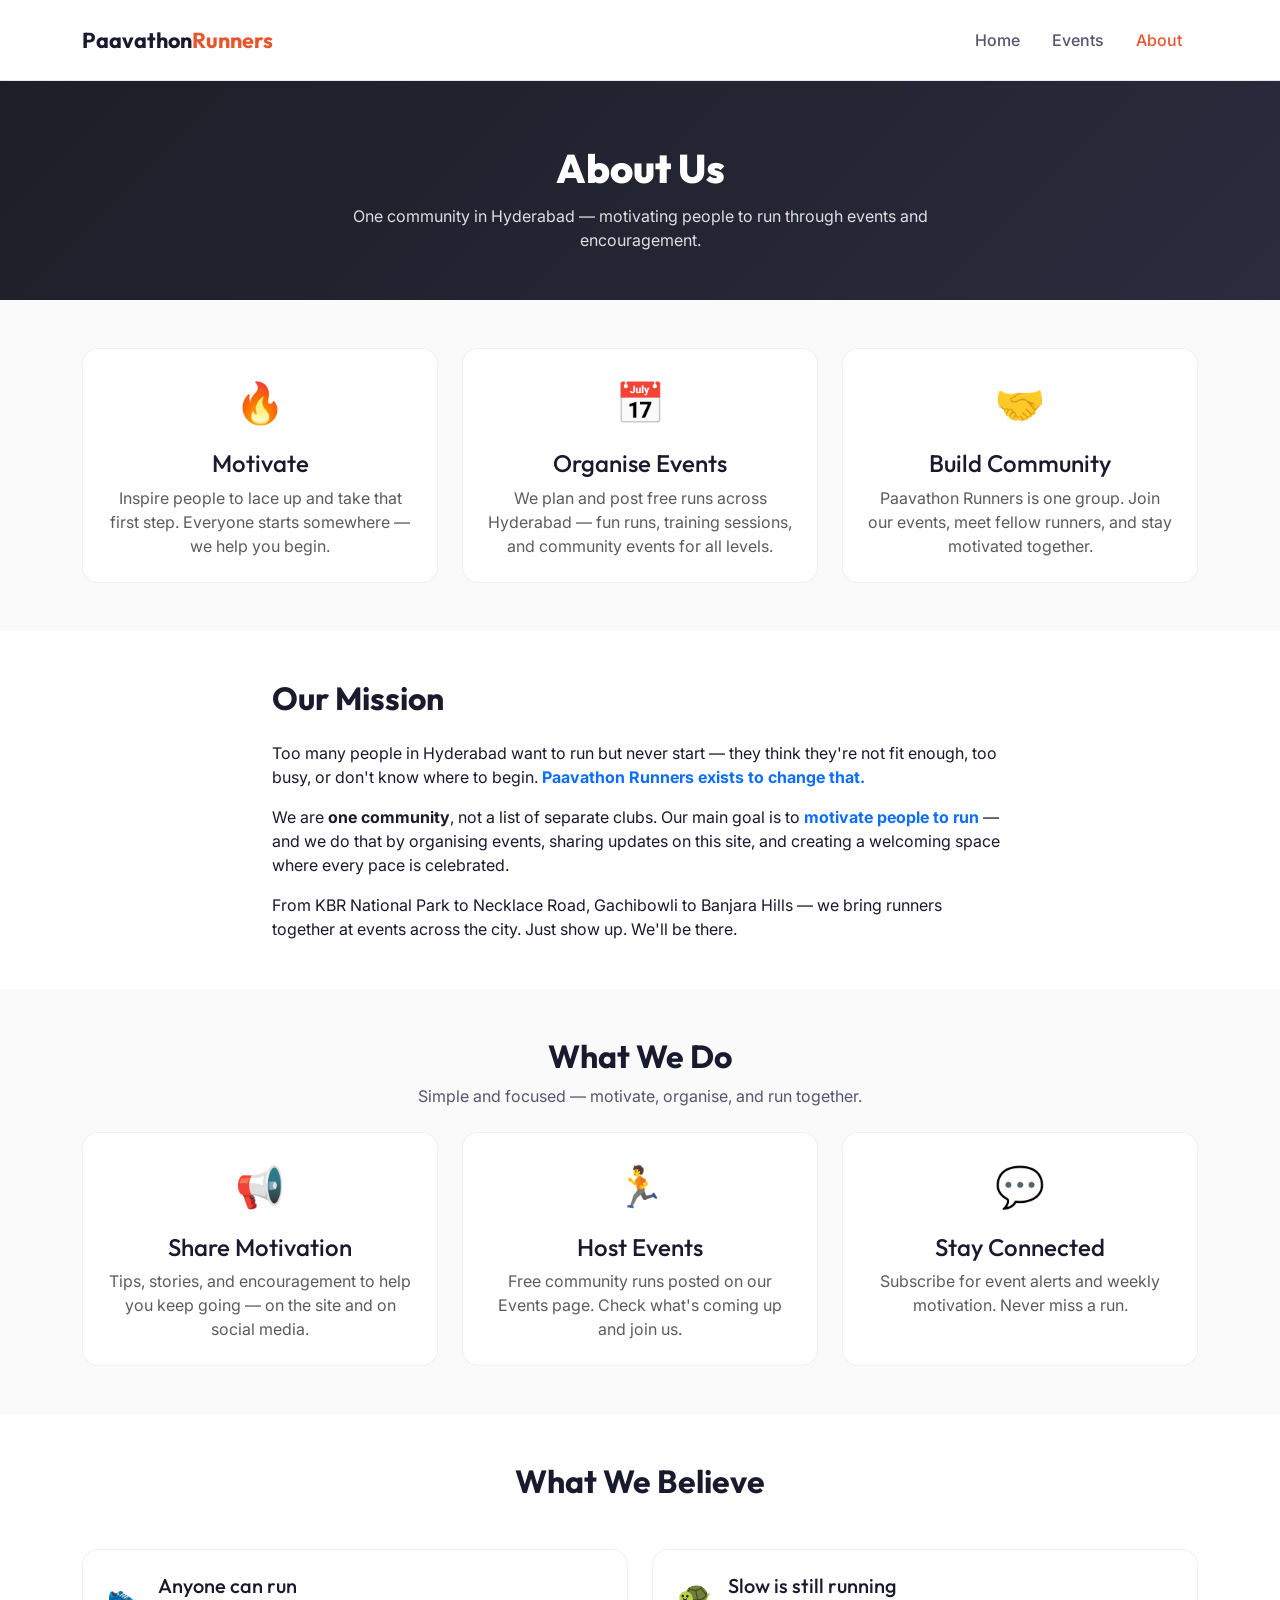
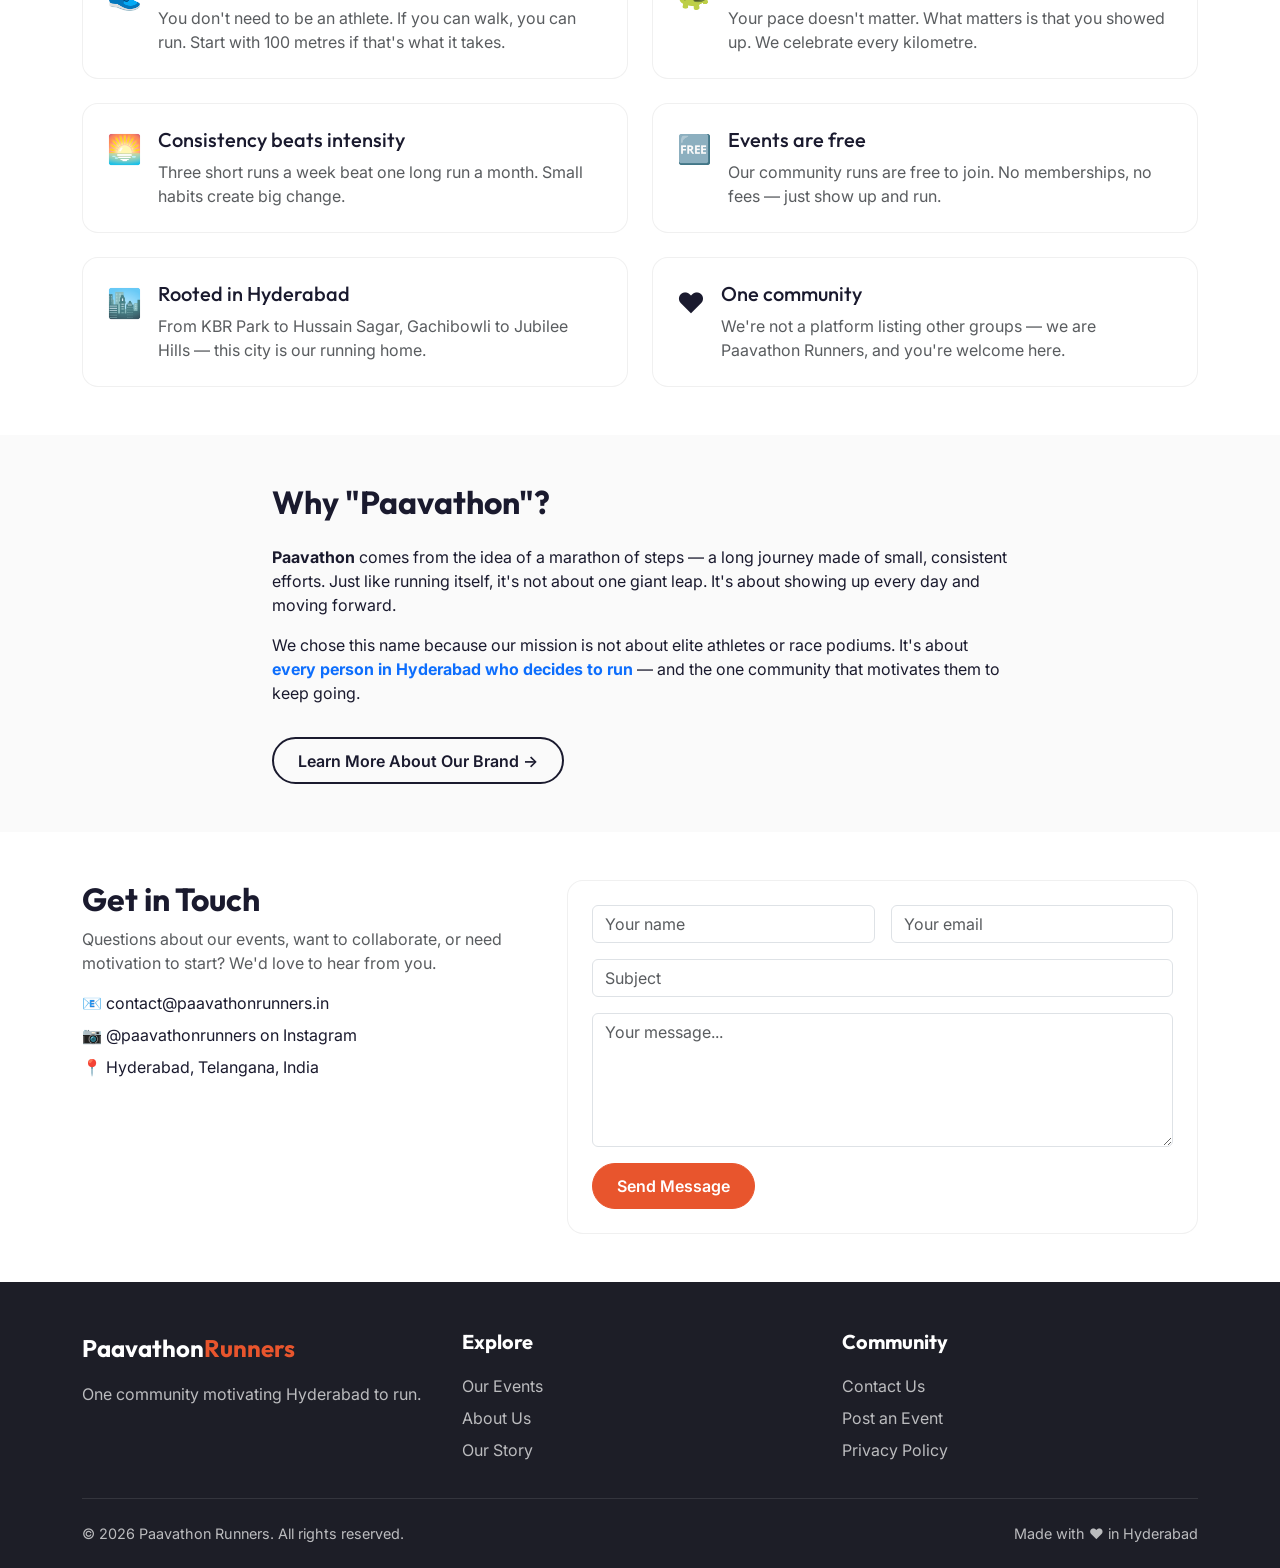
==== about.html @ 817b73b2 "first commit" ====
<!DOCTYPE html>
<html lang="en">
<head>
  <meta charset="UTF-8">
  <meta name="viewport" content="width=device-width, initial-scale=1.0, viewport-fit=cover">

  <title>About Us | Paavathon Runners — Hyderabad Running Community</title>
  <meta name="description" content="Learn about Paavathon Runners — one community in Hyderabad built to motivate people to run. Our mission, beliefs, and how to join free community runs.">
  <meta name="keywords" content="about Paavathon Runners, Hyderabad running community, running motivation Hyderabad, join running group Hyderabad, Paavathon mission">
  <meta name="author" content="Paavathon Runners">
  <meta name="robots" content="index, follow, max-image-preview:large">
  <meta name="googlebot" content="index, follow">
  <link rel="canonical" href="https://paavathonrunners.in/about.html">

  <meta name="geo.region" content="IN-TG">
  <meta name="geo.placename" content="Hyderabad, Telangana, India">

  <meta property="og:type" content="website">
  <meta property="og:site_name" content="Paavathon Runners">
  <meta property="og:title" content="About Us | Paavathon Runners">
  <meta property="og:description" content="One community motivating Hyderabad to run. Learn our mission and join free community events.">
  <meta property="og:url" content="https://paavathonrunners.in/about.html">
  <meta property="og:image" content="https://images.unsplash.com/photo-1476480862126-209bfaa8edc8?w=1200&h=630&fit=crop&q=80">
  <meta property="og:image:alt" content="About Paavathon Runners">
  <meta property="og:locale" content="en_IN">

  <meta name="twitter:card" content="summary_large_image">
  <meta name="twitter:title" content="About Us | Paavathon Runners">
  <meta name="twitter:description" content="One community motivating Hyderabad to run. All paces welcome.">
  <meta name="twitter:image" content="https://images.unsplash.com/photo-1476480862126-209bfaa8edc8?w=1200&h=630&fit=crop&q=80">

  <meta name="theme-color" content="#e8552d">
  <meta name="mobile-web-app-capable" content="yes">
  <meta name="apple-mobile-web-app-capable" content="yes">
  <meta name="apple-mobile-web-app-title" content="Paavathon">
  <meta name="application-name" content="Paavathon Runners">
  <meta name="msapplication-TileColor" content="#e8552d">
  <meta name="msapplication-config" content="browserconfig.xml">
  <link rel="manifest" href="manifest.webmanifest">
  <link rel="icon" href="icons/icon.svg" type="image/svg+xml">
  <link rel="icon" href="icons/icon-192.png" type="image/png" sizes="192x192">
  <link rel="apple-touch-icon" href="icons/apple-touch-icon.png" sizes="180x180">

  <link href="https://cdn.jsdelivr.net/npm/bootstrap@5.3.3/dist/css/bootstrap.min.css" rel="stylesheet">
  <link href="https://fonts.googleapis.com/css2?family=Inter:wght@400;500;600&family=Outfit:wght@600;700;800&display=swap" rel="stylesheet">
  <link href="css/style.css" rel="stylesheet">

  <script type="application/ld+json">
  {
    "@context": "https://schema.org",
    "@graph": [
      {
        "@type": "BreadcrumbList",
        "itemListElement": [
          { "@type": "ListItem", "position": 1, "name": "Home", "item": "https://paavathonrunners.in/" },
          { "@type": "ListItem", "position": 2, "name": "About", "item": "https://paavathonrunners.in/about.html" }
        ]
      },
      {
        "@type": "AboutPage",
        "name": "About Paavathon Runners",
        "description": "One running community in Hyderabad motivating people to run through free events.",
        "url": "https://paavathonrunners.in/about.html",
        "mainEntity": { "@type": "Organization", "name": "Paavathon Runners", "url": "https://paavathonrunners.in/" }
      }
    ]
  }
  </script>
</head>
<body>

  <nav class="navbar navbar-expand-lg navbar-light site-navbar fixed-top">
    <div class="container">
      <a class="navbar-brand" href="index.html">Paavathon<span>Runners</span></a>
      <button class="navbar-toggler" type="button" data-bs-toggle="collapse" data-bs-target="#mainNav">
        <span class="navbar-toggler-icon"></span>
      </button>
      <div class="collapse navbar-collapse" id="mainNav">
        <ul class="navbar-nav ms-auto">
          <li class="nav-item"><a class="nav-link" href="index.html">Home</a></li>
          <li class="nav-item"><a class="nav-link" href="events.html">Events</a></li>
          <li class="nav-item"><a class="nav-link active" href="about.html">About</a></li>
        </ul>
      </div>
    </div>
  </nav>

  <main>
    <div class="page-header">
      <div class="container">
        <h1>About Us</h1>
        <p>One community in Hyderabad — motivating people to run through events and encouragement.</p>
      </div>
    </div>

    <section class="py-5">
      <div class="container">
        <div class="row g-4">
          <div class="col-md-4">
            <div class="br-card text-center h-100">
              <div class="mission-icon">🔥</div>
              <h4>Motivate</h4>
              <p class="text-muted mb-0">Inspire people to lace up and take that first step. Everyone starts somewhere — we help you begin.</p>
            </div>
          </div>
          <div class="col-md-4">
            <div class="br-card text-center h-100">
              <div class="mission-icon">📅</div>
              <h4>Organise Events</h4>
              <p class="text-muted mb-0">We plan and post free runs across Hyderabad — fun runs, training sessions, and community events for all levels.</p>
            </div>
          </div>
          <div class="col-md-4">
            <div class="br-card text-center h-100">
              <div class="mission-icon">🤝</div>
              <h4>Build Community</h4>
              <p class="text-muted mb-0">Paavathon Runners is one group. Join our events, meet fellow runners, and stay motivated together.</p>
            </div>
          </div>
        </div>
      </div>
    </section>

    <section class="py-5 bg-white">
      <div class="container">
        <div class="row justify-content-center">
          <div class="col-lg-8">
            <h2 class="section-title mb-4">Our Mission</h2>
            <p>Too many people in Hyderabad want to run but never start — they think they're not fit enough, too busy, or don't know where to begin. <strong class="text-primary">Paavathon Runners exists to change that.</strong></p>
            <p>We are <strong>one community</strong>, not a list of separate clubs. Our main goal is to <strong class="text-primary">motivate people to run</strong> — and we do that by organising events, sharing updates on this site, and creating a welcoming space where every pace is celebrated.</p>
            <p class="mb-0">From KBR National Park to Necklace Road, Gachibowli to Banjara Hills — we bring runners together at events across the city. Just show up. We'll be there.</p>
          </div>
        </div>
      </div>
    </section>

    <section class="py-5">
      <div class="container text-center mb-4">
        <h2 class="section-title">What We Do</h2>
        <p class="section-subtitle mx-auto" style="max-width:600px">Simple and focused — motivate, organise, and run together.</p>
      </div>
      <div class="container">
        <div class="row g-4">
          <div class="col-md-4">
            <div class="br-card text-center h-100">
              <div class="mission-icon">📢</div>
              <h4>Share Motivation</h4>
              <p class="text-muted mb-0">Tips, stories, and encouragement to help you keep going — on the site and on social media.</p>
            </div>
          </div>
          <div class="col-md-4">
            <div class="br-card text-center h-100">
              <div class="mission-icon">🏃</div>
              <h4>Host Events</h4>
              <p class="text-muted mb-0">Free community runs posted on our Events page. Check what's coming up and join us.</p>
            </div>
          </div>
          <div class="col-md-4">
            <div class="br-card text-center h-100">
              <div class="mission-icon">💬</div>
              <h4>Stay Connected</h4>
              <p class="text-muted mb-0">Subscribe for event alerts and weekly motivation. Never miss a run.</p>
            </div>
          </div>
        </div>
      </div>
    </section>

    <section class="py-5 bg-white">
      <div class="container">
        <h2 class="section-title text-center mb-5">What We Believe</h2>
        <div class="row g-4">
          <div class="col-md-6">
            <div class="br-card value-item h-100">
              <span class="value-emoji">👟</span>
              <div>
                <h5>Anyone can run</h5>
                <p class="text-muted mb-0">You don't need to be an athlete. If you can walk, you can run. Start with 100 metres if that's what it takes.</p>
              </div>
            </div>
          </div>
          <div class="col-md-6">
            <div class="br-card value-item h-100">
              <span class="value-emoji">🐢</span>
              <div>
                <h5>Slow is still running</h5>
                <p class="text-muted mb-0">Your pace doesn't matter. What matters is that you showed up. We celebrate every kilometre.</p>
              </div>
            </div>
          </div>
          <div class="col-md-6">
            <div class="br-card value-item h-100">
              <span class="value-emoji">🌅</span>
              <div>
                <h5>Consistency beats intensity</h5>
                <p class="text-muted mb-0">Three short runs a week beat one long run a month. Small habits create big change.</p>
              </div>
            </div>
          </div>
          <div class="col-md-6">
            <div class="br-card value-item h-100">
              <span class="value-emoji">🆓</span>
              <div>
                <h5>Events are free</h5>
                <p class="text-muted mb-0">Our community runs are free to join. No memberships, no fees — just show up and run.</p>
              </div>
            </div>
          </div>
          <div class="col-md-6">
            <div class="br-card value-item h-100">
              <span class="value-emoji">🏙️</span>
              <div>
                <h5>Rooted in Hyderabad</h5>
                <p class="text-muted mb-0">From KBR Park to Hussain Sagar, Gachibowli to Jubilee Hills — this city is our running home.</p>
              </div>
            </div>
          </div>
          <div class="col-md-6">
            <div class="br-card value-item h-100">
              <span class="value-emoji">❤️</span>
              <div>
                <h5>One community</h5>
                <p class="text-muted mb-0">We're not a platform listing other groups — we are Paavathon Runners, and you're welcome here.</p>
              </div>
            </div>
          </div>
        </div>
      </div>
    </section>

    <section class="py-5">
      <div class="container">
        <div class="row justify-content-center">
          <div class="col-lg-8">
            <h2 class="section-title mb-4">Why "Paavathon"?</h2>
            <p><strong>Paavathon</strong> comes from the idea of a marathon of steps — a long journey made of small, consistent efforts. Just like running itself, it's not about one giant leap. It's about showing up every day and moving forward.</p>
            <p>We chose this name because our mission is not about elite athletes or race podiums. It's about <strong class="text-primary">every person in Hyderabad who decides to run</strong> — and the one community that motivates them to keep going.</p>
            <a href="brand.html" class="btn btn-outline-br mt-3">Learn More About Our Brand →</a>
          </div>
        </div>
      </div>
    </section>

    <section class="py-5 bg-white">
      <div class="container">
        <div class="row g-5">
          <div class="col-lg-5">
            <h2 class="section-title">Get in Touch</h2>
            <p class="text-muted">Questions about our events, want to collaborate, or need motivation to start? We'd love to hear from you.</p>
            <ul class="list-unstyled">
              <li class="mb-2">📧 contact@paavathonrunners.in</li>
              <li class="mb-2">📷 @paavathonrunners on Instagram</li>
              <li>📍 Hyderabad, Telangana, India</li>
            </ul>
          </div>
          <div class="col-lg-7">
            <form class="br-card" data-demo>
              <div class="row g-3 mb-3">
                <div class="col-md-6">
                  <input type="text" class="form-control" placeholder="Your name" required>
                </div>
                <div class="col-md-6">
                  <input type="email" class="form-control" placeholder="Your email" required>
                </div>
              </div>
              <input type="text" class="form-control mb-3" placeholder="Subject">
              <textarea class="form-control mb-3" rows="5" placeholder="Your message..." required></textarea>
              <button type="submit" class="btn btn-primary-br">Send Message</button>
            </form>
          </div>
        </div>
      </div>
    </section>
  </main>

  <footer class="site-footer">
    <div class="container">
      <div class="row g-4">
        <div class="col-lg-4">
          <div class="footer-logo mb-3">Paavathon<span>Runners</span></div>
          <p>One community motivating Hyderabad to run.</p>
        </div>
        <div class="col-6 col-lg-4">
          <h5>Explore</h5>
          <a href="events.html">Our Events</a>
          <a href="about.html">About Us</a>
          <a href="brand.html">Our Story</a>
        </div>
        <div class="col-6 col-lg-4">
          <h5>Community</h5>
          <a href="mailto:contact@paavathonrunners.in">Contact Us</a>
          <a href="submit-event.html">Post an Event</a>
          <a href="privacy.html">Privacy Policy</a>
        </div>
      </div>
      <div class="footer-bottom d-flex justify-content-between flex-wrap gap-2">
        <p class="mb-0">© 2026 Paavathon Runners. All rights reserved.</p>
        <p class="mb-0">Made with ❤️ in Hyderabad</p>
      </div>
    </div>
  </footer>

  <script src="https://cdn.jsdelivr.net/npm/bootstrap@5.3.3/dist/js/bootstrap.bundle.min.js"></script>
  <script src="js/main.js"></script>
</body>
</html>
---- css/style.css ----
/* Paavathon Runners - Custom Styles */
:root {
  --color-primary: #e8552d;
  --color-primary-dark: #c9431e;
  --color-accent: #1a9e8f;
  --color-bg: #fafafa;
  --color-text: #1a1a2e;
  --color-text-secondary: #555570;
  --color-text-muted: #8e8ea0;
  --color-dark: #1d1e27;
  --header-height: 80px;
}

*,
*::before,
*::after {
  box-sizing: border-box;
}

html {
  overflow-x: hidden;
  scroll-behavior: smooth;
}

body {
  font-family: 'Inter', sans-serif;
  color: var(--color-text);
  background: var(--color-bg);
  padding-top: var(--header-height);
  overflow-x: hidden;
}

h1, h2, h3, h4, h5, h6,
.navbar-brand,
.section-title,
.hero-title {
  font-family: 'Outfit', sans-serif;
}

/* Navbar */
.site-navbar {
  background: rgba(255, 255, 255, 0.92);
  backdrop-filter: blur(20px);
  -webkit-backdrop-filter: blur(20px);
  border-bottom: 1px solid rgba(0, 0, 0, 0.06);
  min-height: var(--header-height);
  padding-top: 0;
  padding-bottom: 0;
}

.site-navbar .container {
  min-height: var(--header-height);
  align-items: center;
}

.site-navbar .navbar-toggler {
  border: none;
  padding: 0.5rem;
}

.site-navbar .navbar-toggler:focus {
  box-shadow: 0 0 0 3px rgba(232, 85, 45, 0.25);
}

.site-navbar .navbar-brand {
  font-family: 'Outfit', sans-serif;
  font-weight: 700;
  font-size: 1.35rem;
  color: var(--color-text) !important;
}

.site-navbar .navbar-brand span {
  color: var(--color-primary);
}

.site-navbar .nav-link {
  color: var(--color-text-secondary) !important;
  font-weight: 500;
  padding: 0.5rem 1rem !important;
}

.site-navbar .nav-link:hover,
.site-navbar .nav-link.active {
  color: var(--color-primary) !important;
}

/* Buttons */
.btn-primary-br {
  background: var(--color-primary);
  border-color: var(--color-primary);
  color: #fff;
  font-weight: 600;
  padding: 0.6rem 1.5rem;
  border-radius: 50px;
}

.btn-primary-br:hover {
  background: var(--color-primary-dark);
  border-color: var(--color-primary-dark);
  color: #fff;
}

.btn-outline-br {
  border: 2px solid var(--color-text);
  color: var(--color-text);
  font-weight: 600;
  padding: 0.6rem 1.5rem;
  border-radius: 50px;
  background: transparent;
}

.btn-outline-br:hover {
  background: var(--color-text);
  color: #fff;
}

.btn-accent-br {
  background: var(--color-accent);
  border-color: var(--color-accent);
  color: #fff;
  font-weight: 600;
  border-radius: 50px;
}

/* Hero */
.hero-section {
  min-height: calc(100vh - var(--header-height));
  display: flex;
  align-items: center;
  position: relative;
  color: #fff;
  background: linear-gradient(135deg, rgba(26, 26, 46, 0.85), rgba(232, 85, 45, 0.75)),
    url('https://images.unsplash.com/photo-1476480862126-209bfaa8edc8?w=1920&q=80') center/cover no-repeat;
}

.hero-title {
  font-size: clamp(2.5rem, 6vw, 4.5rem);
  font-weight: 800;
  line-height: 1.1;
}

.hero-title .highlight {
  color: var(--color-primary);
}

.hero-subtitle {
  font-size: 1.15rem;
  opacity: 0.9;
  max-width: 600px;
}

/* Stats */
.stats-section {
  background: #fff;
  padding: 3rem 0;
  border-bottom: 1px solid rgba(0, 0, 0, 0.06);
}

.stat-number {
  font-family: 'Outfit', sans-serif;
  font-size: 2.5rem;
  font-weight: 800;
  color: var(--color-primary);
}

.stat-label {
  color: var(--color-text-secondary);
  font-weight: 500;
}

/* Section headers */
.section-title {
  font-size: 2rem;
  font-weight: 700;
  margin-bottom: 0.5rem;
}

.section-subtitle {
  color: var(--color-text-secondary);
  margin-bottom: 0;
}

/* Cards */
.br-card {
  background: #fff;
  border: 1px solid rgba(0, 0, 0, 0.06);
  border-radius: 16px;
  padding: 1.5rem;
  height: 100%;
  transition: box-shadow 0.2s, transform 0.2s;
}

.br-card:hover {
  box-shadow: 0 8px 30px rgba(0, 0, 0, 0.08);
  transform: translateY(-2px);
}

/* Event cards */
.event-card {
  min-width: 300px;
  flex-shrink: 0;
}

.event-date {
  background: var(--color-primary);
  color: #fff;
  border-radius: 12px;
  padding: 0.75rem 1rem;
  text-align: center;
  min-width: 70px;
}

.event-date .month {
  font-size: 0.75rem;
  font-weight: 700;
  text-transform: uppercase;
  display: block;
}

.event-date .day {
  font-size: 1.75rem;
  font-weight: 800;
  line-height: 1;
}

.badge-distance {
  background: rgba(232, 85, 45, 0.12);
  color: var(--color-primary);
  font-weight: 600;
  padding: 0.35rem 0.75rem;
  border-radius: 50px;
}

.badge-free {
  background: rgba(26, 158, 143, 0.12);
  color: var(--color-accent);
  font-weight: 600;
}

/* Club cards */
.club-card .club-locality {
  color: var(--color-text-muted);
  font-size: 0.9rem;
}

.club-card .club-tagline {
  color: var(--color-text-secondary);
  font-size: 0.95rem;
}

/* Page header */
.page-header {
  background: linear-gradient(135deg, var(--color-dark), #2a2b3d);
  color: #fff;
  padding: 4rem 0 3rem;
  text-align: center;
}

.page-header h1 {
  font-weight: 800;
  margin-bottom: 0.75rem;
}

.page-header p {
  opacity: 0.85;
  max-width: 600px;
  margin: 0 auto;
}

/* Mission cards */
.mission-icon {
  font-size: 2.5rem;
  margin-bottom: 1rem;
}

/* Newsletter */
.newsletter-section {
  background: linear-gradient(135deg, var(--color-dark), #2a2b3d);
  color: #fff;
  padding: 4rem 0;
}

.newsletter-section .form-control {
  border-radius: 50px;
  padding: 0.75rem 1.25rem;
  border: none;
}

/* Footer */
.site-footer {
  background: var(--color-dark);
  color: rgba(255, 255, 255, 0.7);
  padding: 3rem 0 1.5rem;
}

.site-footer h5 {
  color: #fff;
  font-weight: 700;
  margin-bottom: 1rem;
}

.site-footer a {
  color: rgba(255, 255, 255, 0.7);
  text-decoration: none;
  display: block;
  padding: 0.25rem 0;
}

.site-footer a:hover {
  color: var(--color-primary);
}

.footer-logo {
  font-family: 'Outfit', sans-serif;
  font-size: 1.5rem;
  font-weight: 700;
  color: #fff;
}

.footer-logo span {
  color: var(--color-primary);
}

.footer-bottom {
  border-top: 1px solid rgba(255, 255, 255, 0.1);
  margin-top: 2rem;
  padding-top: 1.5rem;
  font-size: 0.9rem;
}

/* Filter chips */
.filter-chip {
  border: 2px solid rgba(0, 0, 0, 0.1);
  background: #fff;
  border-radius: 50px;
  padding: 0.4rem 1rem;
  font-size: 0.9rem;
  font-weight: 500;
  cursor: pointer;
  transition: all 0.2s;
}

.filter-chip:hover,
.filter-chip.active {
  border-color: var(--color-primary);
  background: var(--color-primary);
  color: #fff;
}

/* Forms */
.form-section-title {
  font-family: 'Outfit', sans-serif;
  font-weight: 700;
  font-size: 1.25rem;
  margin: 2rem 0 1rem;
  padding-bottom: 0.5rem;
  border-bottom: 2px solid var(--color-primary);
}

/* Brand page */
.color-swatch {
  width: 60px;
  height: 60px;
  border-radius: 12px;
  margin-bottom: 0.5rem;
}

.brand-section {
  padding: 4rem 0;
}

.brand-section:nth-child(even) {
  background: #fff;
}

.brand-dark-section {
  background: var(--color-dark);
  color: #fff;
}

/* Value items */
.value-item {
  display: flex;
  gap: 1rem;
  align-items: flex-start;
}

.value-emoji {
  font-size: 1.75rem;
  flex-shrink: 0;
}

/* Scroll horizontal events — stacks on mobile via media query */
.events-scroll {
  display: flex;
  gap: 1.25rem;
  overflow-x: auto;
  padding-bottom: 1rem;
  scroll-snap-type: x mandatory;
  -webkit-overflow-scrolling: touch;
  scrollbar-width: thin;
}

.events-scroll::-webkit-scrollbar {
  height: 6px;
}

.events-scroll::-webkit-scrollbar-thumb {
  background: rgba(0, 0, 0, 0.15);
  border-radius: 3px;
}

.events-scroll .event-card {
  scroll-snap-align: start;
}

/* Section header row (title + button) */
.section-header-row {
  display: flex;
  justify-content: space-between;
  align-items: flex-start;
  flex-wrap: wrap;
  gap: 1rem;
  margin-bottom: 1.5rem;
}

.section-header-row .btn {
  flex-shrink: 0;
}

/* Hero CTA group */
.hero-cta-group {
  display: flex;
  flex-wrap: wrap;
  gap: 0.75rem;
}

/* Beta badge */
.beta-badge {
  background: var(--color-primary);
  color: #fff;
  font-size: 0.7rem;
  font-weight: 800;
  padding: 4px 10px;
  border-radius: 50px;
  text-transform: uppercase;
  letter-spacing: 0.5px;
}

/* Day picker active state */
.day-btn.active {
  background: var(--color-primary) !important;
  border-color: var(--color-primary) !important;
  color: #fff !important;
}

/* Map placeholder */
.map-placeholder {
  background: #e9ecef;
  border-radius: 16px;
  height: 300px;
  display: flex;
  align-items: center;
  justify-content: center;
  color: var(--color-text-muted);
  margin-bottom: 2rem;
}

/* Filter row — label + chips */
.filter-row {
  margin-bottom: 1rem;
}

.filter-row:last-child {
  margin-bottom: 0;
}

.filter-row .filter-group {
  display: inline-flex;
  flex-wrap: wrap;
  gap: 0.5rem;
}

/* Event list card layout */
.event-list-item .event-date {
  flex-shrink: 0;
}

/* Brand typography helpers */
.brand-quote {
  font-size: clamp(1.5rem, 5vw, 3rem);
  font-weight: 700;
}

.brand-color-hex {
  font-size: clamp(2rem, 8vw, 3rem);
}

/* =====================================================
   MOBILE & TABLET RESPONSIVE
   ===================================================== */

@media (max-width: 991.98px) {
  :root {
    --header-height: 72px;
  }

  .site-navbar {
    position: fixed;
  }

  .site-navbar .container {
    position: relative;
  }

  .site-navbar .navbar-collapse {
    position: absolute;
    top: calc(100% - 1px);
    left: 0;
    right: 0;
    z-index: 1030;
    background: rgba(255, 255, 255, 0.98);
    margin-top: 0;
    padding: 0.75rem 1.25rem 1rem;
    border-radius: 0 0 12px 12px;
    box-shadow: 0 12px 32px rgba(0, 0, 0, 0.12);
    border: 1px solid rgba(0, 0, 0, 0.06);
    border-top: none;
  }

  .site-navbar .navbar-nav {
    gap: 0.25rem;
  }

  .site-navbar .nav-link {
    padding: 0.75rem 0.5rem !important;
    font-size: 1.05rem;
    border-bottom: 1px solid rgba(0, 0, 0, 0.05);
  }

  .site-navbar .nav-item:last-child .nav-link {
    border-bottom: none;
  }

  .brand-section {
    padding: 3rem 0;
  }
}

@media (max-width: 767.98px) {
  :root {
    --header-height: 64px;
  }

  .site-navbar .navbar-brand {
    font-size: 1.15rem;
  }

  /* Hero */
  .hero-section {
    min-height: auto;
    align-items: flex-end;
    background-position: 65% center;
  }

  .hero-section .container {
    padding-top: 2.5rem !important;
    padding-bottom: 2.5rem !important;
  }

  .hero-title {
    font-size: clamp(1.85rem, 9vw, 2.75rem);
    line-height: 1.15;
    margin-bottom: 1rem !important;
  }

  .hero-subtitle {
    font-size: 1rem;
    line-height: 1.6;
    margin-bottom: 1.5rem !important;
  }

  .hero-cta-group {
    flex-direction: column;
    width: 100%;
  }

  .hero-cta-group .btn {
    width: 100%;
    padding: 0.85rem 1.25rem;
  }

  .hero-section .btn-outline-br {
    border-color: rgba(255, 255, 255, 0.9);
    color: #fff;
  }

  .hero-section .btn-outline-br:hover {
    background: #fff;
    color: var(--color-text);
  }

  /* Typography */
  .section-title {
    font-size: 1.5rem;
    line-height: 1.25;
  }

  .section-subtitle {
    font-size: 0.95rem;
    line-height: 1.5;
  }

  .page-header {
    padding: 2.5rem 0 2rem;
  }

  .page-header h1 {
    font-size: 1.75rem;
    line-height: 1.2;
  }

  .page-header p {
    font-size: 0.95rem;
    padding: 0 0.5rem;
  }

  .page-header .btn {
    width: 100%;
    max-width: 320px;
  }

  /* Stats */
  .stats-section {
    padding: 2rem 0;
  }

  .stat-number {
    font-size: 2rem;
  }

  .stat-label {
    font-size: 0.9rem;
  }

  /* Section spacing */
  section.py-5 {
    padding-top: 2.5rem !important;
    padding-bottom: 2.5rem !important;
  }

  .br-card {
    padding: 1.25rem;
  }

  .br-card:hover {
    transform: none;
  }

  /* Events: stack vertically on mobile */
  .events-scroll {
    flex-direction: column;
    overflow-x: visible;
    gap: 1rem;
    padding-bottom: 0;
  }

  .event-card {
    min-width: 100%;
    width: 100%;
  }

  .event-card h5 {
    font-size: 1rem;
  }

  .event-list-item h5 {
    font-size: 1.05rem;
  }

  .section-header-row {
    flex-direction: column;
    align-items: stretch;
    margin-bottom: 1.25rem;
  }

  .section-header-row .btn {
    width: 100%;
    text-align: center;
  }

  /* Filters */
  .filter-row {
    display: flex;
    flex-direction: column;
    align-items: flex-start;
    gap: 0.5rem;
  }

  .filter-row .filter-label {
    display: block;
    margin-bottom: 0.25rem;
  }

  .filter-row .filter-group {
    display: flex;
    width: 100%;
  }

  .filter-chip {
    padding: 0.55rem 1rem;
    font-size: 0.875rem;
    min-height: 44px;
    display: inline-flex;
    align-items: center;
    justify-content: center;
  }

  /* Forms */
  .newsletter-section {
    padding: 2.5rem 0;
  }

  .newsletter-section .row.g-2 > [class*="col-"] {
    width: 100%;
  }

  .newsletter-section .btn {
    width: 100%;
    padding: 0.85rem;
  }

  .form-section-title {
    font-size: 1.1rem;
    margin-top: 1.5rem;
  }

  .type-toggle {
    display: flex !important;
    flex-wrap: wrap;
    width: 100%;
    gap: 0.5rem;
  }

  .type-toggle .btn {
    flex: 1 1 auto;
    min-width: calc(50% - 0.25rem);
  }

  .day-btn {
    min-width: 44px;
    min-height: 44px;
  }

  /* Footer */
  .site-footer {
    padding: 2.5rem 0 1.25rem;
    text-align: center;
  }

  .site-footer h5 {
    margin-top: 0.5rem;
    margin-bottom: 0.75rem;
  }

  .site-footer a {
    padding: 0.4rem 0;
  }

  .footer-bottom {
    flex-direction: column;
    text-align: center;
    gap: 0.5rem !important;
    margin-top: 1.5rem;
    padding-top: 1.25rem;
  }

  /* Value & mission cards */
  .mission-icon {
    font-size: 2rem;
  }

  .value-item {
    flex-direction: column;
    text-align: center;
    align-items: center;
  }

  .value-emoji {
    margin-bottom: 0.25rem;
  }

  /* Brand page */
  .brand-section .display-3 {
    font-size: 2rem;
  }

  .brand-dark-section .row.g-4.text-start > [class*="col-"] {
    text-align: center;
  }

  .color-swatch {
    width: 48px;
    height: 48px;
  }

  /* Buttons touch targets */
  .btn-primary-br,
  .btn-outline-br {
    min-height: 44px;
    display: inline-flex;
    align-items: center;
    justify-content: center;
  }

  /* Container breathing room */
  .container {
    padding-left: 1.25rem;
    padding-right: 1.25rem;
  }
}

@media (max-width: 575.98px) {
  .hero-title {
    font-size: 1.75rem;
  }

  .stat-number {
    font-size: 1.75rem;
  }

  .event-date {
    min-width: 58px;
    padding: 0.5rem 0.65rem;
  }

  .event-date .day {
    font-size: 1.4rem;
  }

  .event-date .month {
    font-size: 0.65rem;
  }

  .page-header h1 {
    font-size: 1.5rem;
  }

  .site-footer .col-6 {
    width: 100%;
  }
}

/* Safe area for notched phones */
@supports (padding: max(0px)) {
  body {
    padding-left: max(0px, env(safe-area-inset-left));
    padding-right: max(0px, env(safe-area-inset-right));
  }

  .site-navbar {
    padding-left: max(0px, env(safe-area-inset-left));
    padding-right: max(0px, env(safe-area-inset-right));
  }

  .site-footer {
    padding-bottom: max(1.5rem, env(safe-area-inset-bottom));
  }
}
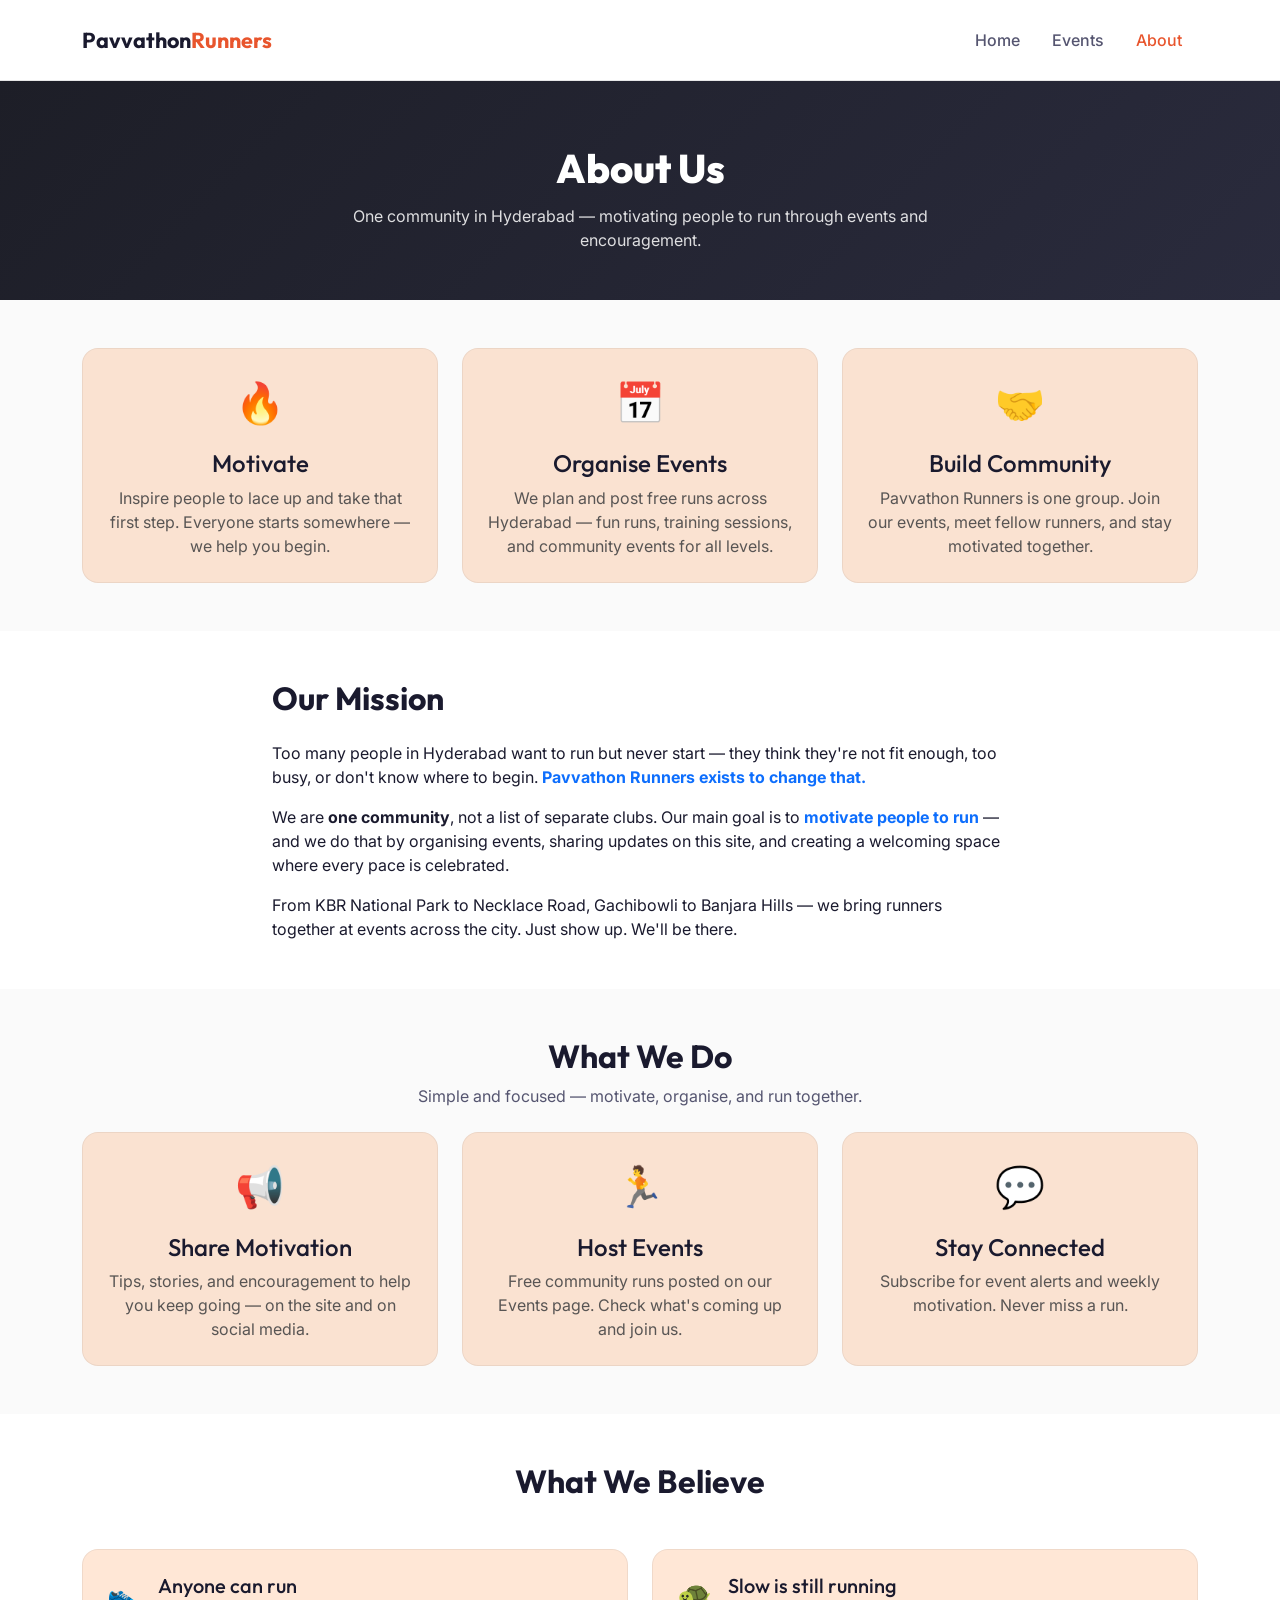
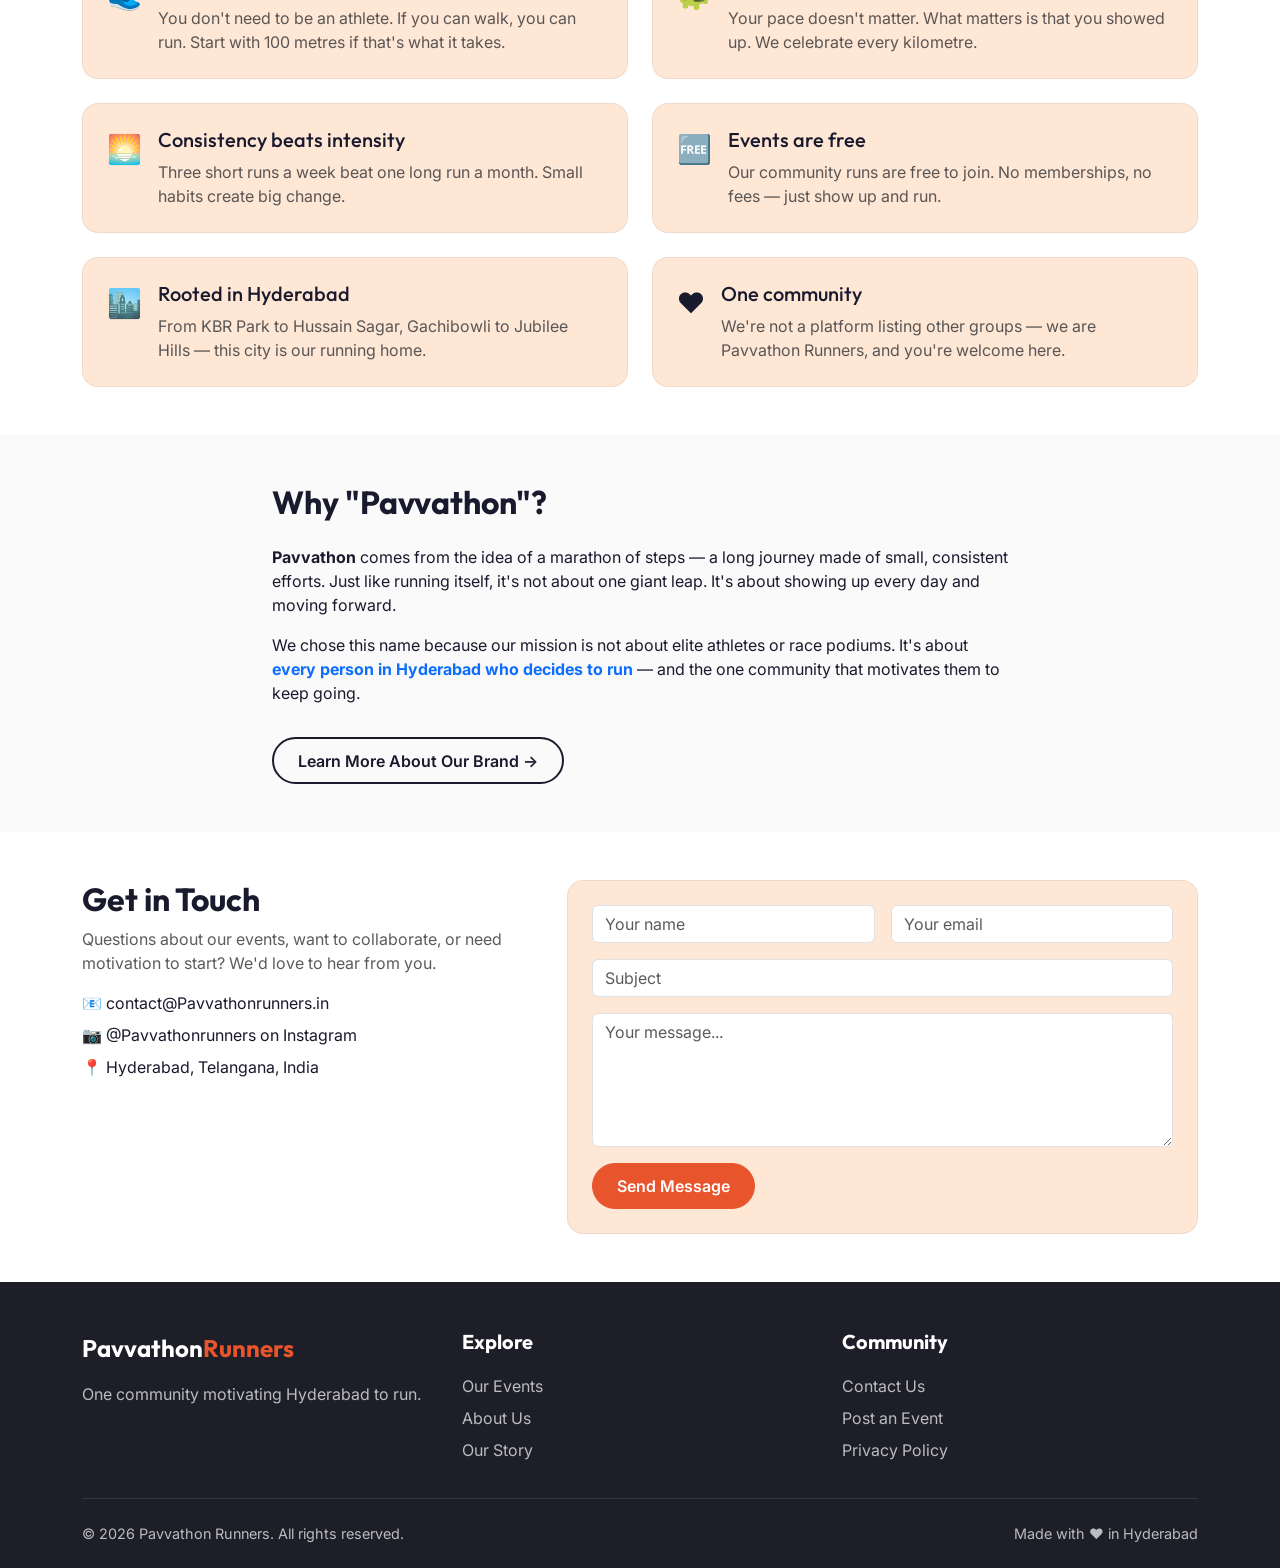
==== commit 3ba4a799: "first commit" ====
--- a/about.html
+++ b/about.html
@@ -4,36 +4,36 @@
   <meta charset="UTF-8">
   <meta name="viewport" content="width=device-width, initial-scale=1.0, viewport-fit=cover">
 
-  <title>About Us | Paavathon Runners — Hyderabad Running Community</title>
-  <meta name="description" content="Learn about Paavathon Runners — one community in Hyderabad built to motivate people to run. Our mission, beliefs, and how to join free community runs.">
-  <meta name="keywords" content="about Paavathon Runners, Hyderabad running community, running motivation Hyderabad, join running group Hyderabad, Paavathon mission">
-  <meta name="author" content="Paavathon Runners">
+  <title>About Us | Pavvathon Runners — Hyderabad Running Community</title>
+  <meta name="description" content="Learn about Pavvathon Runners — one community in Hyderabad built to motivate people to run. Our mission, beliefs, and how to join free community runs.">
+  <meta name="keywords" content="about Pavvathon Runners, Hyderabad running community, running motivation Hyderabad, join running group Hyderabad, Pavvathon mission">
+  <meta name="author" content="Pavvathon Runners">
   <meta name="robots" content="index, follow, max-image-preview:large">
   <meta name="googlebot" content="index, follow">
-  <link rel="canonical" href="https://paavathonrunners.in/about.html">
+  <link rel="canonical" href="https://Pavvathonrunners.in/about.html">
 
   <meta name="geo.region" content="IN-TG">
   <meta name="geo.placename" content="Hyderabad, Telangana, India">
 
   <meta property="og:type" content="website">
-  <meta property="og:site_name" content="Paavathon Runners">
-  <meta property="og:title" content="About Us | Paavathon Runners">
+  <meta property="og:site_name" content="Pavvathon Runners">
+  <meta property="og:title" content="About Us | Pavvathon Runners">
   <meta property="og:description" content="One community motivating Hyderabad to run. Learn our mission and join free community events.">
-  <meta property="og:url" content="https://paavathonrunners.in/about.html">
+  <meta property="og:url" content="https://Pavvathonrunners.in/about.html">
   <meta property="og:image" content="https://images.unsplash.com/photo-1476480862126-209bfaa8edc8?w=1200&h=630&fit=crop&q=80">
-  <meta property="og:image:alt" content="About Paavathon Runners">
+  <meta property="og:image:alt" content="About Pavvathon Runners">
   <meta property="og:locale" content="en_IN">
 
   <meta name="twitter:card" content="summary_large_image">
-  <meta name="twitter:title" content="About Us | Paavathon Runners">
+  <meta name="twitter:title" content="About Us | Pavvathon Runners">
   <meta name="twitter:description" content="One community motivating Hyderabad to run. All paces welcome.">
   <meta name="twitter:image" content="https://images.unsplash.com/photo-1476480862126-209bfaa8edc8?w=1200&h=630&fit=crop&q=80">
 
   <meta name="theme-color" content="#e8552d">
   <meta name="mobile-web-app-capable" content="yes">
   <meta name="apple-mobile-web-app-capable" content="yes">
-  <meta name="apple-mobile-web-app-title" content="Paavathon">
-  <meta name="application-name" content="Paavathon Runners">
+  <meta name="apple-mobile-web-app-title" content="Pavvathon">
+  <meta name="application-name" content="Pavvathon Runners">
   <meta name="msapplication-TileColor" content="#e8552d">
   <meta name="msapplication-config" content="browserconfig.xml">
   <link rel="manifest" href="manifest.webmanifest">
@@ -52,16 +52,16 @@
       {
         "@type": "BreadcrumbList",
         "itemListElement": [
-          { "@type": "ListItem", "position": 1, "name": "Home", "item": "https://paavathonrunners.in/" },
-          { "@type": "ListItem", "position": 2, "name": "About", "item": "https://paavathonrunners.in/about.html" }
+          { "@type": "ListItem", "position": 1, "name": "Home", "item": "https://Pavvathonrunners.in/" },
+          { "@type": "ListItem", "position": 2, "name": "About", "item": "https://Pavvathonrunners.in/about.html" }
         ]
       },
       {
         "@type": "AboutPage",
-        "name": "About Paavathon Runners",
+        "name": "About Pavvathon Runners",
         "description": "One running community in Hyderabad motivating people to run through free events.",
-        "url": "https://paavathonrunners.in/about.html",
-        "mainEntity": { "@type": "Organization", "name": "Paavathon Runners", "url": "https://paavathonrunners.in/" }
+        "url": "https://Pavvathonrunners.in/about.html",
+        "mainEntity": { "@type": "Organization", "name": "Pavvathon Runners", "url": "https://Pavvathonrunners.in/" }
       }
     ]
   }
@@ -71,7 +71,7 @@
 
   <nav class="navbar navbar-expand-lg navbar-light site-navbar fixed-top">
     <div class="container">
-      <a class="navbar-brand" href="index.html">Paavathon<span>Runners</span></a>
+      <a class="navbar-brand" href="index.html">Pavvathon<span>Runners</span></a>
       <button class="navbar-toggler" type="button" data-bs-toggle="collapse" data-bs-target="#mainNav">
         <span class="navbar-toggler-icon"></span>
       </button>
@@ -114,7 +114,7 @@
             <div class="br-card text-center h-100">
               <div class="mission-icon">🤝</div>
               <h4>Build Community</h4>
-              <p class="text-muted mb-0">Paavathon Runners is one group. Join our events, meet fellow runners, and stay motivated together.</p>
+              <p class="text-muted mb-0">Pavvathon Runners is one group. Join our events, meet fellow runners, and stay motivated together.</p>
             </div>
           </div>
         </div>
@@ -126,7 +126,7 @@
         <div class="row justify-content-center">
           <div class="col-lg-8">
             <h2 class="section-title mb-4">Our Mission</h2>
-            <p>Too many people in Hyderabad want to run but never start — they think they're not fit enough, too busy, or don't know where to begin. <strong class="text-primary">Paavathon Runners exists to change that.</strong></p>
+            <p>Too many people in Hyderabad want to run but never start — they think they're not fit enough, too busy, or don't know where to begin. <strong class="text-primary">Pavvathon Runners exists to change that.</strong></p>
             <p>We are <strong>one community</strong>, not a list of separate clubs. Our main goal is to <strong class="text-primary">motivate people to run</strong> — and we do that by organising events, sharing updates on this site, and creating a welcoming space where every pace is celebrated.</p>
             <p class="mb-0">From KBR National Park to Necklace Road, Gachibowli to Banjara Hills — we bring runners together at events across the city. Just show up. We'll be there.</p>
           </div>
@@ -220,7 +220,7 @@
               <span class="value-emoji">❤️</span>
               <div>
                 <h5>One community</h5>
-                <p class="text-muted mb-0">We're not a platform listing other groups — we are Paavathon Runners, and you're welcome here.</p>
+                <p class="text-muted mb-0">We're not a platform listing other groups — we are Pavvathon Runners, and you're welcome here.</p>
               </div>
             </div>
           </div>
@@ -232,8 +232,8 @@
       <div class="container">
         <div class="row justify-content-center">
           <div class="col-lg-8">
-            <h2 class="section-title mb-4">Why "Paavathon"?</h2>
-            <p><strong>Paavathon</strong> comes from the idea of a marathon of steps — a long journey made of small, consistent efforts. Just like running itself, it's not about one giant leap. It's about showing up every day and moving forward.</p>
+            <h2 class="section-title mb-4">Why "Pavvathon"?</h2>
+            <p><strong>Pavvathon</strong> comes from the idea of a marathon of steps — a long journey made of small, consistent efforts. Just like running itself, it's not about one giant leap. It's about showing up every day and moving forward.</p>
             <p>We chose this name because our mission is not about elite athletes or race podiums. It's about <strong class="text-primary">every person in Hyderabad who decides to run</strong> — and the one community that motivates them to keep going.</p>
             <a href="brand.html" class="btn btn-outline-br mt-3">Learn More About Our Brand →</a>
           </div>
@@ -248,8 +248,8 @@
             <h2 class="section-title">Get in Touch</h2>
             <p class="text-muted">Questions about our events, want to collaborate, or need motivation to start? We'd love to hear from you.</p>
             <ul class="list-unstyled">
-              <li class="mb-2">📧 contact@paavathonrunners.in</li>
-              <li class="mb-2">📷 @paavathonrunners on Instagram</li>
+              <li class="mb-2">📧 contact@Pavvathonrunners.in</li>
+              <li class="mb-2">📷 @Pavvathonrunners on Instagram</li>
               <li>📍 Hyderabad, Telangana, India</li>
             </ul>
           </div>
@@ -277,7 +277,7 @@
     <div class="container">
       <div class="row g-4">
         <div class="col-lg-4">
-          <div class="footer-logo mb-3">Paavathon<span>Runners</span></div>
+          <div class="footer-logo mb-3">Pavvathon<span>Runners</span></div>
           <p>One community motivating Hyderabad to run.</p>
         </div>
         <div class="col-6 col-lg-4">
@@ -288,13 +288,13 @@
         </div>
         <div class="col-6 col-lg-4">
           <h5>Community</h5>
-          <a href="mailto:contact@paavathonrunners.in">Contact Us</a>
+          <a href="mailto:contact@Pavvathonrunners.in">Contact Us</a>
           <a href="submit-event.html">Post an Event</a>
           <a href="privacy.html">Privacy Policy</a>
         </div>
       </div>
       <div class="footer-bottom d-flex justify-content-between flex-wrap gap-2">
-        <p class="mb-0">© 2026 Paavathon Runners. All rights reserved.</p>
+        <p class="mb-0">© 2026 Pavvathon Runners. All rights reserved.</p>
         <p class="mb-0">Made with ❤️ in Hyderabad</p>
       </div>
     </div>
--- a/css/style.css
+++ b/css/style.css
@@ -1,4 +1,4 @@
-/* Paavathon Runners - Custom Styles */
+/* Pavvathon Runners - Custom Styles */
 :root {
   --color-primary: #e8552d;
   --color-primary-dark: #c9431e;
@@ -182,7 +182,7 @@
 
 /* Cards */
 .br-card {
-  background: #fff;
+  background: #ff6a0029;
   border: 1px solid rgba(0, 0, 0, 0.06);
   border-radius: 16px;
   padding: 1.5rem;
@@ -867,3 +867,19 @@
     padding-bottom: max(1.5rem, env(safe-area-inset-bottom));
   }
 }
+
+
+.navbar-brand img {
+    object-fit: contain;
+}
+
+.navbar-brand small {
+    font-size: 11px;
+    line-height: 1;
+    letter-spacing: 0.5px;
+}
+
+.navbar-brand .fw-bold {
+    font-size: 1.3rem;
+    line-height: 1.1;
+}
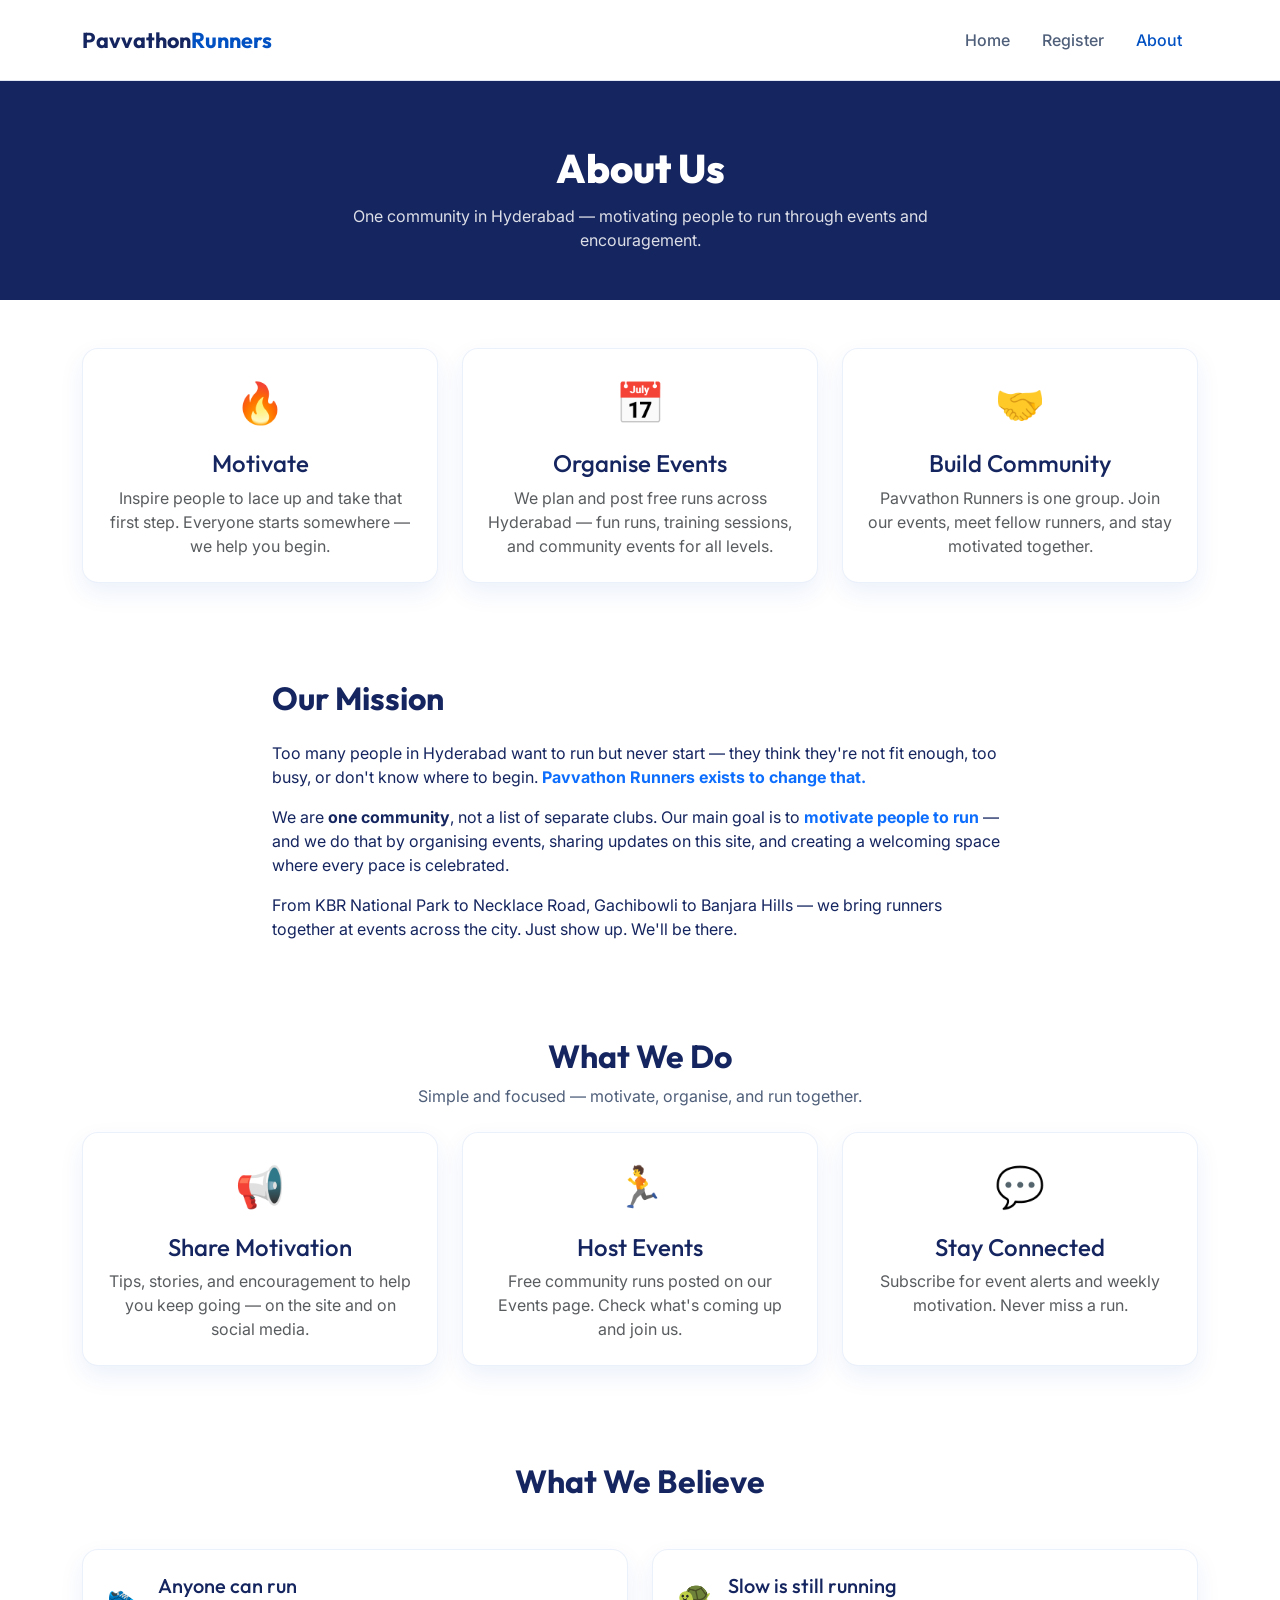
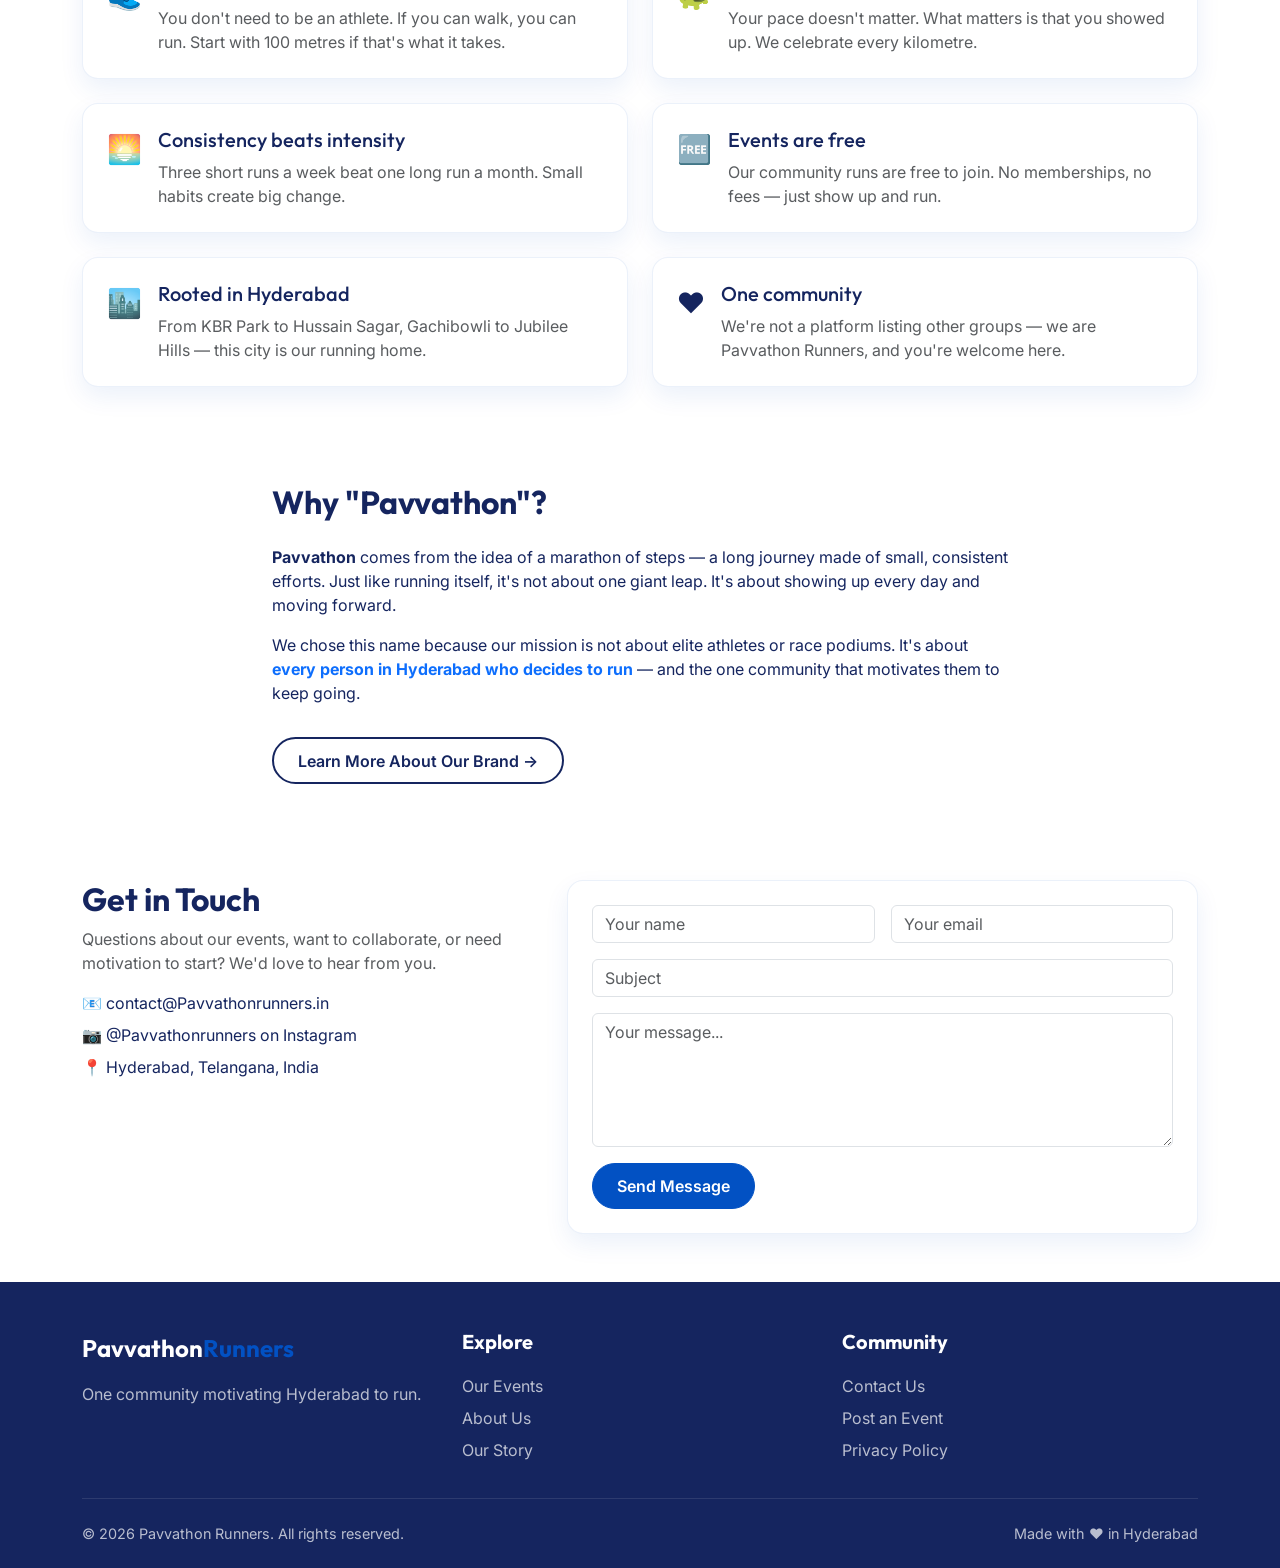
==== commit e5ba4cdd: "added files" ====
--- a/about.html
+++ b/about.html
@@ -78,7 +78,7 @@
       <div class="collapse navbar-collapse" id="mainNav">
         <ul class="navbar-nav ms-auto">
           <li class="nav-item"><a class="nav-link" href="index.html">Home</a></li>
-          <li class="nav-item"><a class="nav-link" href="events.html">Events</a></li>
+         <li class="nav-item"><a class="nav-link" href="register4.html">Register</a> </li>
           <li class="nav-item"><a class="nav-link active" href="about.html">About</a></li>
         </ul>
       </div>
--- a/css/style.css
+++ b/css/style.css
@@ -1,13 +1,13 @@
 /* Pavvathon Runners - Custom Styles */
 :root {
-  --color-primary: #e8552d;
-  --color-primary-dark: #c9431e;
-  --color-accent: #1a9e8f;
-  --color-bg: #fafafa;
-  --color-text: #1a1a2e;
-  --color-text-secondary: #555570;
-  --color-text-muted: #8e8ea0;
-  --color-dark: #1d1e27;
+  --color-primary: #0251C3;
+  --color-primary-dark: #0212A1;
+  --color-accent: #FF7600;
+  --color-bg: #FFFFFF;
+  --color-text: #15255F;
+  --color-text-secondary: #4F5F7A;
+  --color-text-muted: #7A869A;
+  --color-dark: #15255F;
   --header-height: 80px;
 }
 
@@ -42,7 +42,7 @@
   background: rgba(255, 255, 255, 0.92);
   backdrop-filter: blur(20px);
   -webkit-backdrop-filter: blur(20px);
-  border-bottom: 1px solid rgba(0, 0, 0, 0.06);
+  border-bottom: 1px solid rgba(2,81,195,.08);
   min-height: var(--header-height);
   padding-top: 0;
   padding-bottom: 0;
@@ -59,7 +59,7 @@
 }
 
 .site-navbar .navbar-toggler:focus {
-  box-shadow: 0 0 0 3px rgba(232, 85, 45, 0.25);
+  box-shadow: 0 0 0 3px rgba(2,81,195,.25);
 }
 
 .site-navbar .navbar-brand {
@@ -129,7 +129,7 @@
   align-items: center;
   position: relative;
   color: #fff;
-  background: linear-gradient(135deg, rgba(26, 26, 46, 0.85), rgba(232, 85, 45, 0.75)),
+  background: linear-gradient(135deg, rgba(21,37,95,.92), rgba(2,81,195,.78)),
     url('https://images.unsplash.com/photo-1476480862126-209bfaa8edc8?w=1920&q=80') center/cover no-repeat;
 }
 
@@ -153,7 +153,7 @@
 .stats-section {
   background: #fff;
   padding: 3rem 0;
-  border-bottom: 1px solid rgba(0, 0, 0, 0.06);
+  border-bottom: 1px solid rgba(2,81,195,.08);
 }
 
 .stat-number {
@@ -182,8 +182,8 @@
 
 /* Cards */
 .br-card {
-  background: #ff6a0029;
-  border: 1px solid rgba(0, 0, 0, 0.06);
+  background: #FFFFFF;
+  border: 1px solid rgba(2,81,195,.08);
   border-radius: 16px;
   padding: 1.5rem;
   height: 100%;
@@ -224,7 +224,7 @@
 }
 
 .badge-distance {
-  background: rgba(232, 85, 45, 0.12);
+  background: rgba(2,81,195,.10);
   color: var(--color-primary);
   font-weight: 600;
   padding: 0.35rem 0.75rem;
@@ -232,7 +232,7 @@
 }
 
 .badge-free {
-  background: rgba(26, 158, 143, 0.12);
+  background: rgba(255,118,0,.12);
   color: var(--color-accent);
   font-weight: 600;
 }
@@ -524,7 +524,7 @@
     padding: 0.75rem 1.25rem 1rem;
     border-radius: 0 0 12px 12px;
     box-shadow: 0 12px 32px rgba(0, 0, 0, 0.12);
-    border: 1px solid rgba(0, 0, 0, 0.06);
+    border: 1px solid rgba(2,81,195,.08);
     border-top: none;
   }
 
@@ -883,3 +883,39 @@
     font-size: 1.3rem;
     line-height: 1.1;
 }
+
+
+/* ===== Pavvathon 2026 Brand Overrides ===== */
+:root{
+ --color-secondary:#0C4EBB;
+ --color-highlight:#FF7600;
+ --color-light:#F5F9FF;
+ --color-card-border:rgba(2,81,195,.08);
+}
+body{background:#FFFFFF;}
+.stats-section,.brand-section:nth-child(even){background:#F5F9FF;}
+.br-card{
+ background:#FFFFFF;
+ border:1px solid rgba(2,81,195,.08);
+ box-shadow:0 10px 25px rgba(2,81,195,.08);
+}
+.br-card:hover{box-shadow:0 18px 40px rgba(2,81,195,.18);}
+.hero-title .highlight{color:#FF7600!important;}
+.btn-primary-br{
+ background:#0251C3;
+ border-color:#0251C3;
+}
+.btn-primary-br:hover{
+ background:#0212A1;
+ border-color:#0212A1;
+}
+.site-footer,.newsletter-section,.page-header{
+ background:#15255F!important;
+}
+.filter-chip:hover,.filter-chip.active{
+ background:#0251C3;
+ border-color:#0251C3;
+}
+.form-section-title{
+ border-bottom-color:#FF7600;
+}
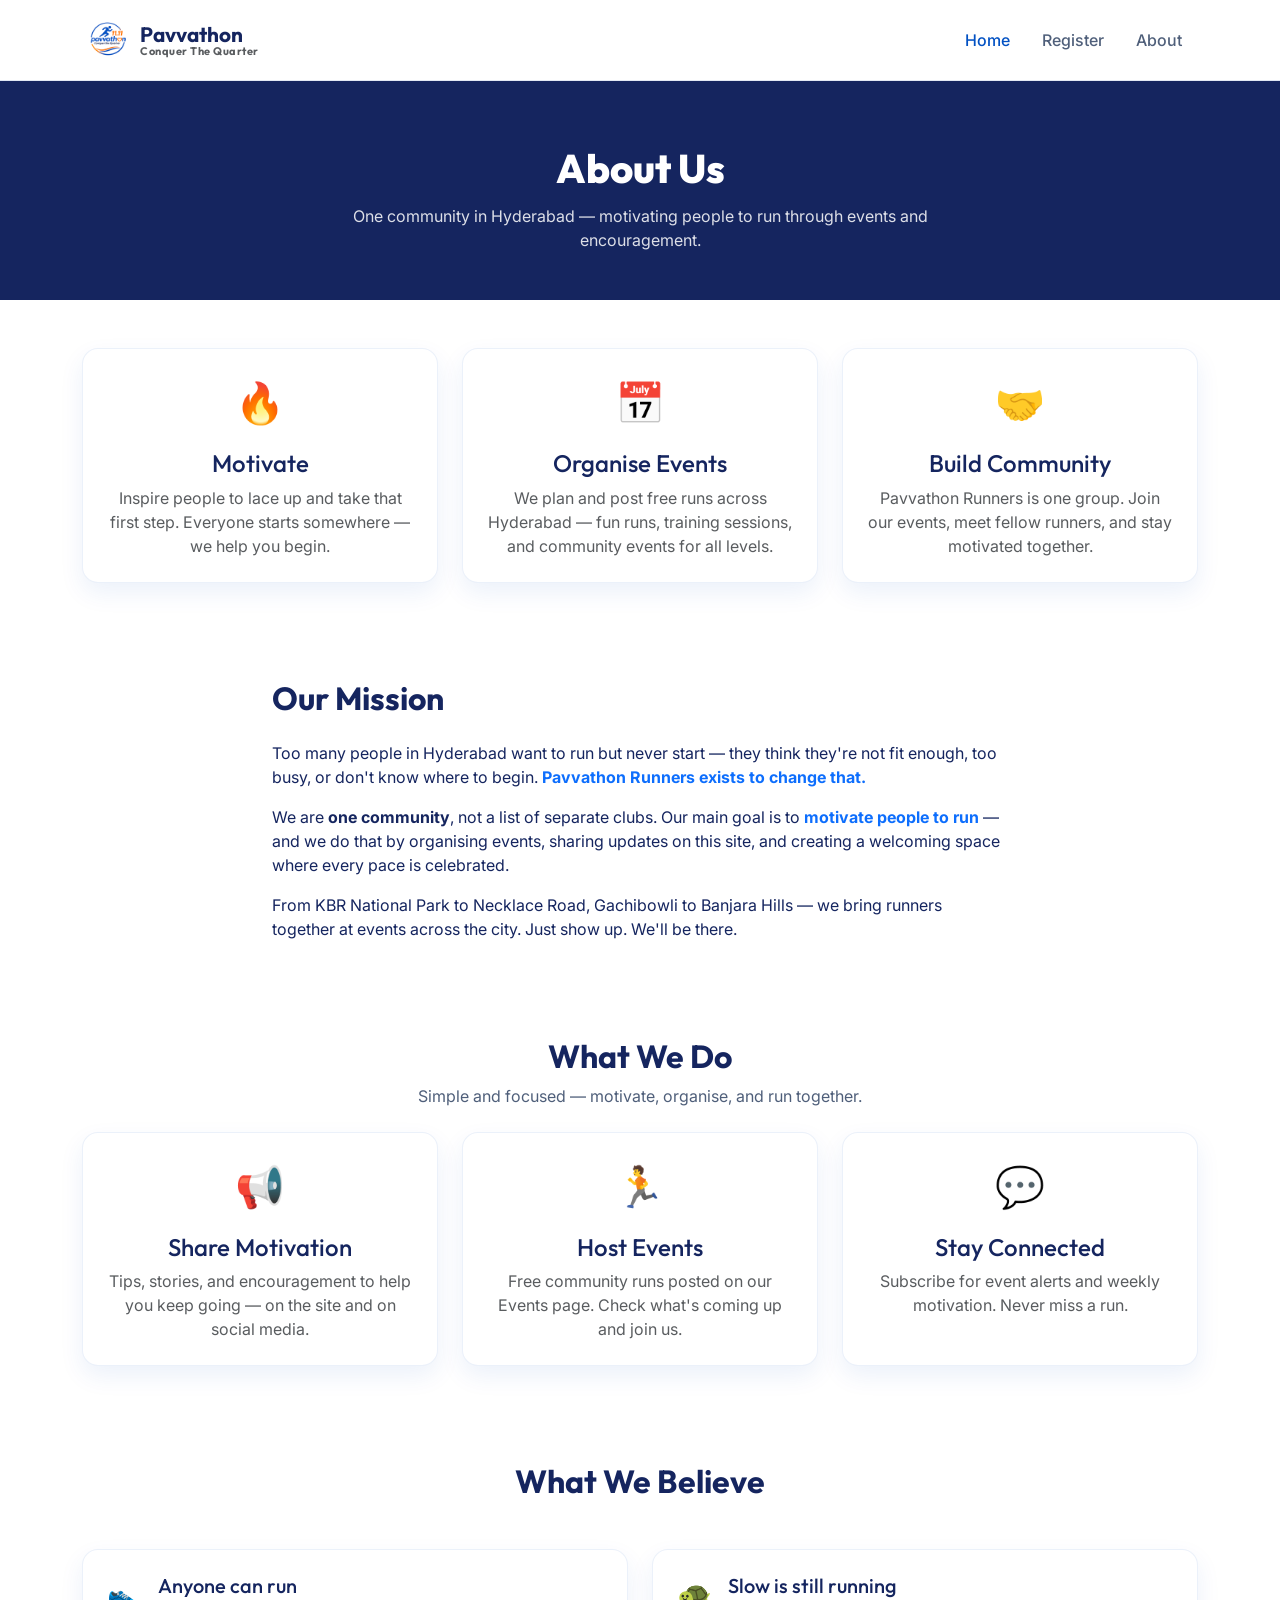
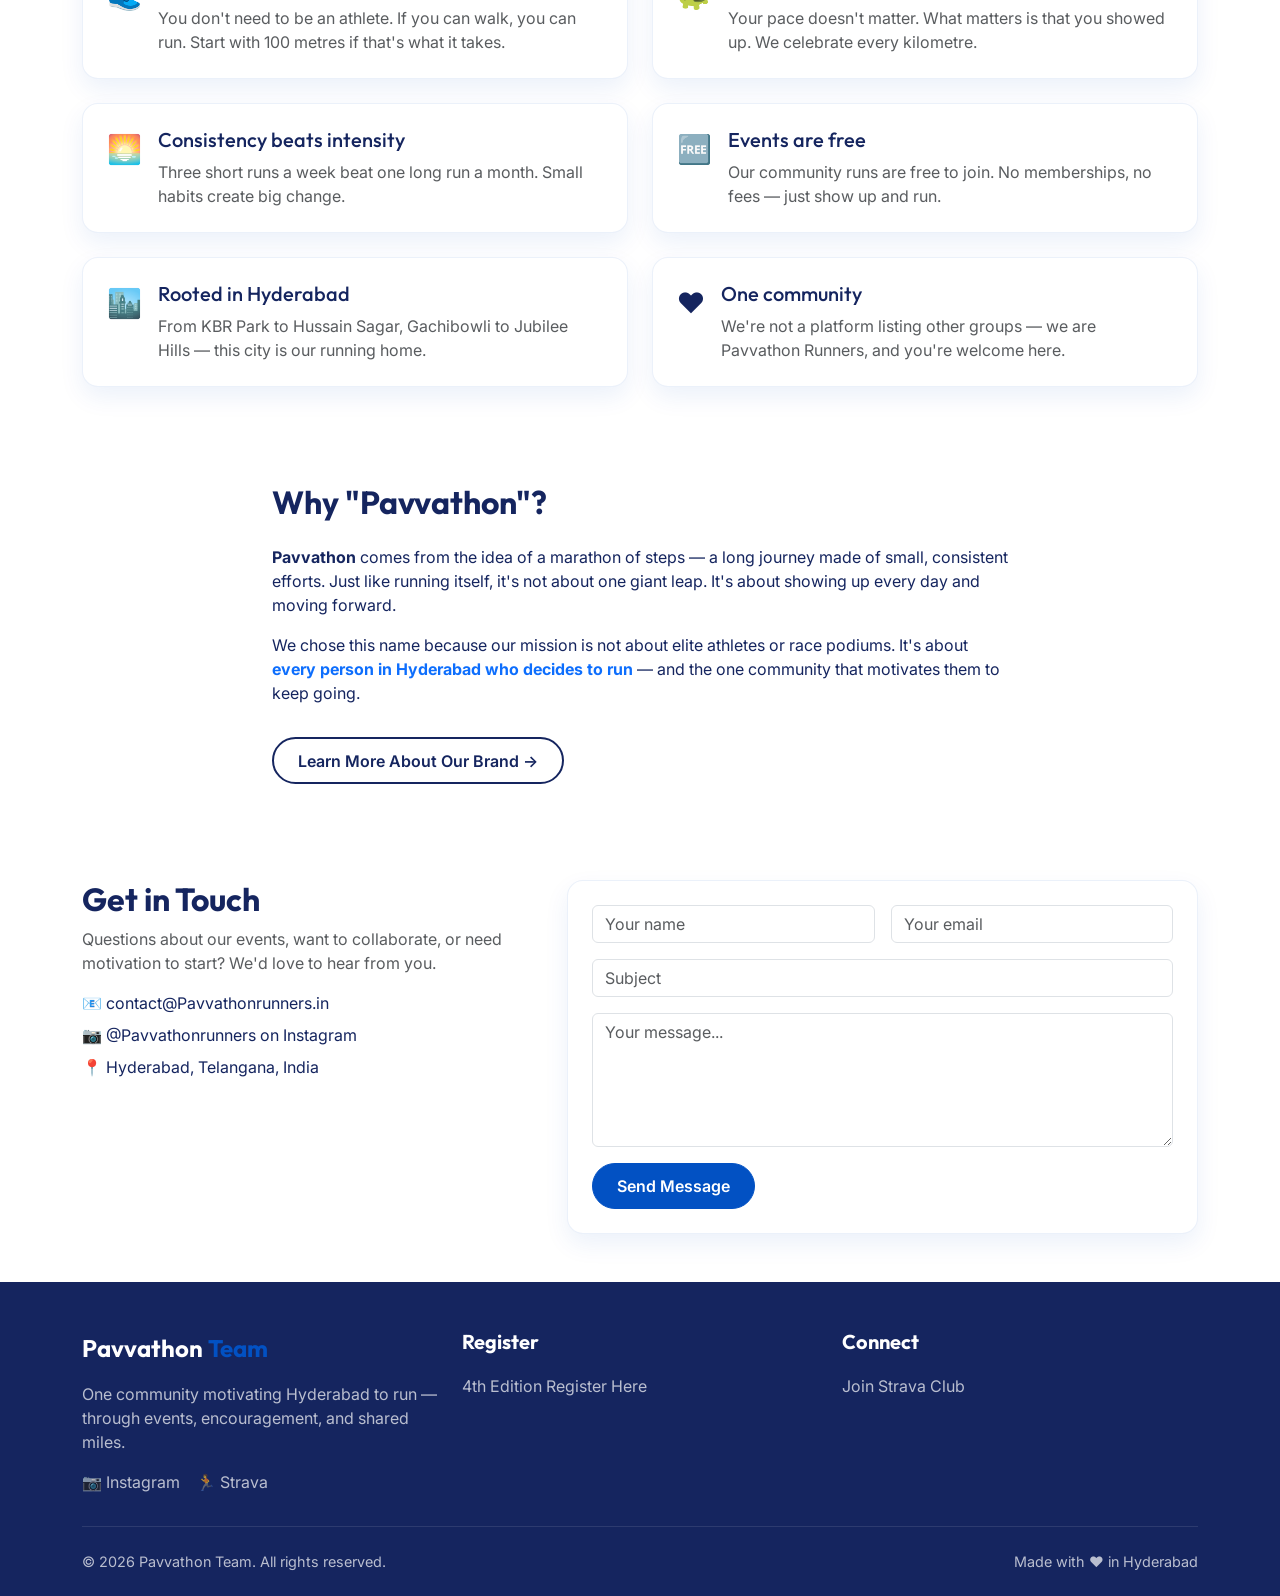
==== commit b2372a9a: "added files" ====
--- a/about.html
+++ b/about.html
@@ -70,20 +70,42 @@
 <body>
 
   <nav class="navbar navbar-expand-lg navbar-light site-navbar fixed-top">
-    <div class="container">
-      <a class="navbar-brand" href="index.html">Pavvathon<span>Runners</span></a>
-      <button class="navbar-toggler" type="button" data-bs-toggle="collapse" data-bs-target="#mainNav">
-        <span class="navbar-toggler-icon"></span>
-      </button>
-      <div class="collapse navbar-collapse" id="mainNav">
-        <ul class="navbar-nav ms-auto">
-          <li class="nav-item"><a class="nav-link" href="index.html">Home</a></li>
-         <li class="nav-item"><a class="nav-link" href="register4.html">Register</a> </li>
-          <li class="nav-item"><a class="nav-link active" href="about.html">About</a></li>
-        </ul>
-      </div>
-    </div>
-  </nav>
+<div class="container">
+<!-- Logo + Name + Tagline -->
+<a class="navbar-brand d-flex align-items-center" href="index.html">
+<img alt="Pavvathon Logo" class="me-2" height="50" src="images/logo-512.png" width="50"/>
+<div>
+<div class="fw-bold">
+          Pavvathon<span class="text-primary"></span>
+</div>
+<small class="text-muted d-block">
+          Conquer The Quarter
+        </small>
+</div>
+</a>
+<button class="navbar-toggler" data-bs-target="#mainNav" data-bs-toggle="collapse" type="button">
+<span class="navbar-toggler-icon"></span>
+</button>
+<div class="collapse navbar-collapse" id="mainNav">
+    <ul class="navbar-nav ms-auto">
+
+        <li class="nav-item">
+            <a class="nav-link active" href="index.html">Home</a>
+        </li>
+
+        <li class="nav-item">
+            <a class="nav-link" href="register4.html">Register</a>
+        </li>
+
+        <li class="nav-item">
+            <a class="nav-link" href="about.html">About</a>
+        </li>
+
+    </ul>
+</div>
+
+</div>
+</nav>
 
   <main>
     <div class="page-header">
@@ -274,31 +296,22 @@
   </main>
 
   <footer class="site-footer">
-    <div class="container">
-      <div class="row g-4">
-        <div class="col-lg-4">
-          <div class="footer-logo mb-3">Pavvathon<span>Runners</span></div>
-          <p>One community motivating Hyderabad to run.</p>
-        </div>
-        <div class="col-6 col-lg-4">
-          <h5>Explore</h5>
-          <a href="events.html">Our Events</a>
-          <a href="about.html">About Us</a>
-          <a href="brand.html">Our Story</a>
-        </div>
-        <div class="col-6 col-lg-4">
-          <h5>Community</h5>
-          <a href="mailto:contact@Pavvathonrunners.in">Contact Us</a>
-          <a href="submit-event.html">Post an Event</a>
-          <a href="privacy.html">Privacy Policy</a>
-        </div>
-      </div>
-      <div class="footer-bottom d-flex justify-content-between flex-wrap gap-2">
-        <p class="mb-0">© 2026 Pavvathon Runners. All rights reserved.</p>
-        <p class="mb-0">Made with ❤️ in Hyderabad</p>
-      </div>
-    </div>
-  </footer>
+<div class="container">
+<div class="row g-4">
+<div class="col-lg-4">
+<div class="footer-logo mb-3">Pavvathon<span> Team</span></div>
+<p>One community motivating Hyderabad to run — through events, encouragement, and shared miles.</p>
+<div class="mt-3"><a class="d-inline me-3" href="https://www.instagram.com/pavvathon" >📷 Instagram</a><a class="d-inline" href="https://www.strava.com/clubs/" target="_blank">🏃 Strava</a></div>
+</div>
+<div class="col-6 col-lg-4"><h5>Register</h5><a href="#">4th Edition Register Here</a></div>
+<div class="col-6 col-lg-4"><h5>Connect</h5><a href="https://www.strava.com/clubs/pavvathon">Join Strava Club</a></div>
+</div>
+<div class="footer-bottom d-flex justify-content-between flex-wrap gap-2">
+<p class="mb-0">© 2026 Pavvathon Team. All rights reserved.</p>
+<p class="mb-0">Made with ❤️ in Hyderabad</p>
+</div>
+</div>
+</footer>
 
   <script src="https://cdn.jsdelivr.net/npm/bootstrap@5.3.3/dist/js/bootstrap.bundle.min.js"></script>
   <script src="js/main.js"></script>
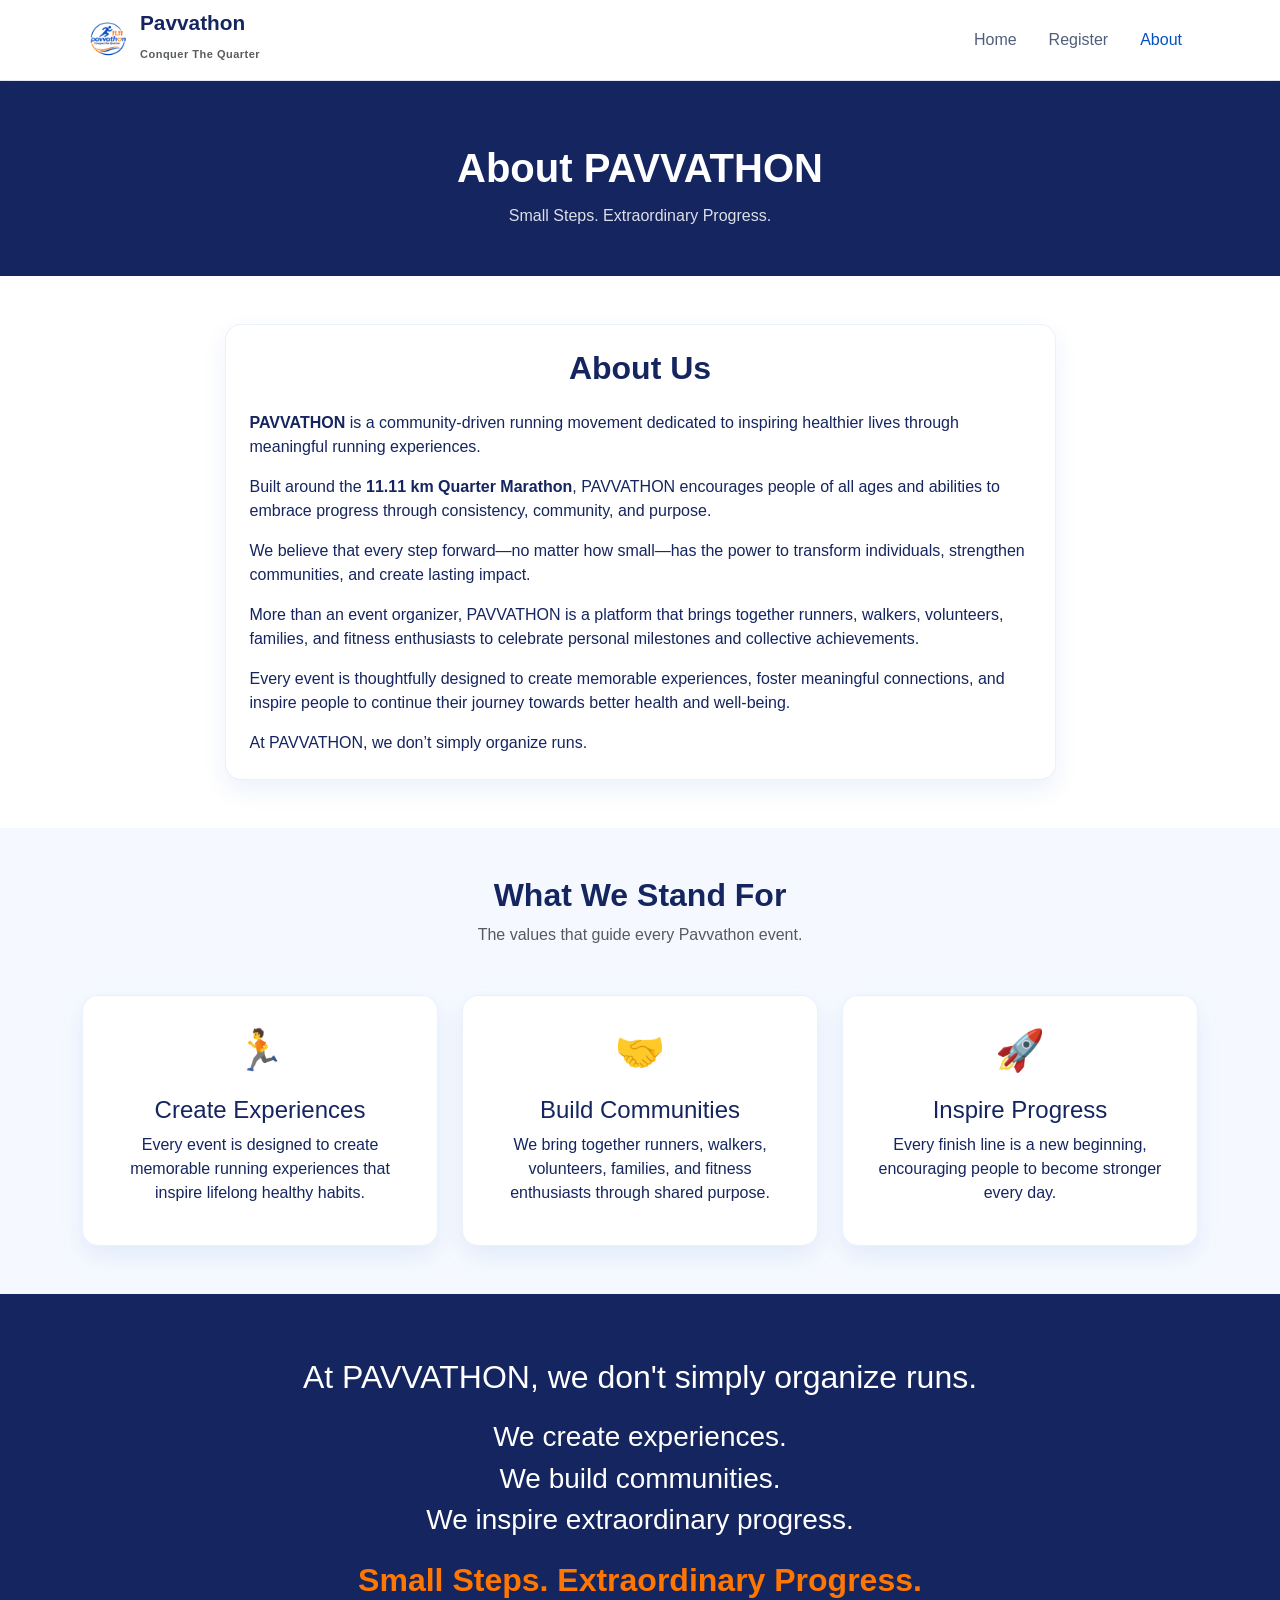
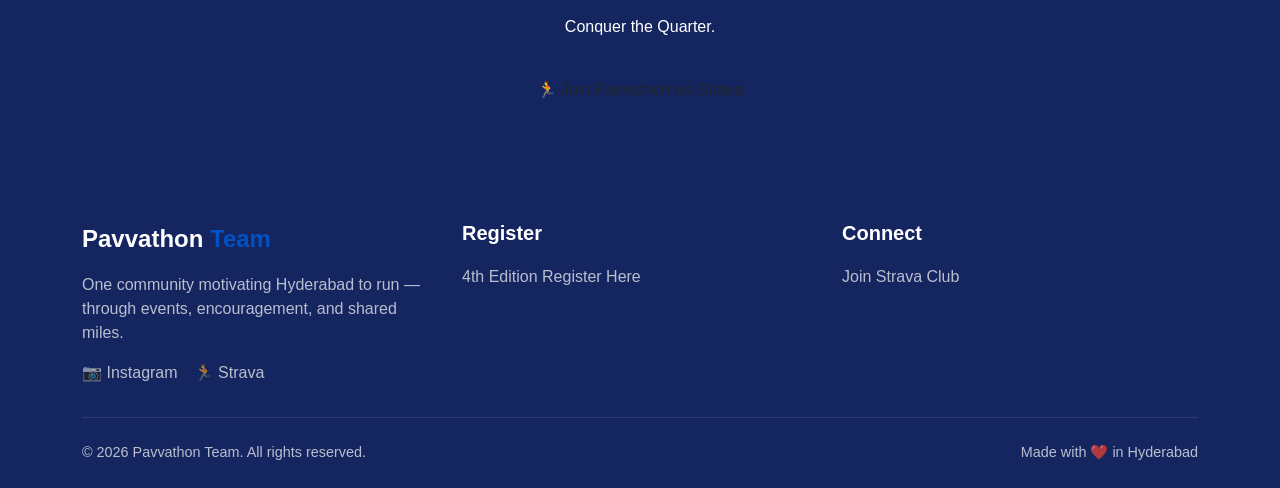
==== commit a12477fc: "added files" ====
--- a/about.html
+++ b/about.html
@@ -1,301 +1,147 @@
+
 <!DOCTYPE html>
 <html lang="en">
 <head>
-  <meta charset="UTF-8">
-  <meta name="viewport" content="width=device-width, initial-scale=1.0, viewport-fit=cover">
+<meta charset="UTF-8">
+<meta name="viewport" content="width=device-width, initial-scale=1.0">
+<title>About Us | Pavvathon</title>
 
-  <title>About Us | Pavvathon Runners — Hyderabad Running Community</title>
-  <meta name="description" content="Learn about Pavvathon Runners — one community in Hyderabad built to motivate people to run. Our mission, beliefs, and how to join free community runs.">
-  <meta name="keywords" content="about Pavvathon Runners, Hyderabad running community, running motivation Hyderabad, join running group Hyderabad, Pavvathon mission">
-  <meta name="author" content="Pavvathon Runners">
-  <meta name="robots" content="index, follow, max-image-preview:large">
-  <meta name="googlebot" content="index, follow">
-  <link rel="canonical" href="https://Pavvathonrunners.in/about.html">
+<link href="https://cdn.jsdelivr.net/npm/bootstrap@5.3.3/dist/css/bootstrap.min.css" rel="stylesheet">
+<link href="css/style.css" rel="stylesheet">
+</head>
 
-  <meta name="geo.region" content="IN-TG">
-  <meta name="geo.placename" content="Hyderabad, Telangana, India">
-
-  <meta property="og:type" content="website">
-  <meta property="og:site_name" content="Pavvathon Runners">
-  <meta property="og:title" content="About Us | Pavvathon Runners">
-  <meta property="og:description" content="One community motivating Hyderabad to run. Learn our mission and join free community events.">
-  <meta property="og:url" content="https://Pavvathonrunners.in/about.html">
-  <meta property="og:image" content="https://images.unsplash.com/photo-1476480862126-209bfaa8edc8?w=1200&h=630&fit=crop&q=80">
-  <meta property="og:image:alt" content="About Pavvathon Runners">
-  <meta property="og:locale" content="en_IN">
-
-  <meta name="twitter:card" content="summary_large_image">
-  <meta name="twitter:title" content="About Us | Pavvathon Runners">
-  <meta name="twitter:description" content="One community motivating Hyderabad to run. All paces welcome.">
-  <meta name="twitter:image" content="https://images.unsplash.com/photo-1476480862126-209bfaa8edc8?w=1200&h=630&fit=crop&q=80">
-
-  <meta name="theme-color" content="#e8552d">
-  <meta name="mobile-web-app-capable" content="yes">
-  <meta name="apple-mobile-web-app-capable" content="yes">
-  <meta name="apple-mobile-web-app-title" content="Pavvathon">
-  <meta name="application-name" content="Pavvathon Runners">
-  <meta name="msapplication-TileColor" content="#e8552d">
-  <meta name="msapplication-config" content="browserconfig.xml">
-  <link rel="manifest" href="manifest.webmanifest">
-  <link rel="icon" href="icons/icon.svg" type="image/svg+xml">
-  <link rel="icon" href="icons/icon-192.png" type="image/png" sizes="192x192">
-  <link rel="apple-touch-icon" href="icons/apple-touch-icon.png" sizes="180x180">
-
-  <link href="https://cdn.jsdelivr.net/npm/bootstrap@5.3.3/dist/css/bootstrap.min.css" rel="stylesheet">
-  <link href="https://fonts.googleapis.com/css2?family=Inter:wght@400;500;600&family=Outfit:wght@600;700;800&display=swap" rel="stylesheet">
-  <link href="css/style.css" rel="stylesheet">
-
-  <script type="application/ld+json">
-  {
-    "@context": "https://schema.org",
-    "@graph": [
-      {
-        "@type": "BreadcrumbList",
-        "itemListElement": [
-          { "@type": "ListItem", "position": 1, "name": "Home", "item": "https://Pavvathonrunners.in/" },
-          { "@type": "ListItem", "position": 2, "name": "About", "item": "https://Pavvathonrunners.in/about.html" }
-        ]
-      },
-      {
-        "@type": "AboutPage",
-        "name": "About Pavvathon Runners",
-        "description": "One running community in Hyderabad motivating people to run through free events.",
-        "url": "https://Pavvathonrunners.in/about.html",
-        "mainEntity": { "@type": "Organization", "name": "Pavvathon Runners", "url": "https://Pavvathonrunners.in/" }
-      }
-    ]
-  }
-  </script>
-</head>
 <body>
 
-  <nav class="navbar navbar-expand-lg navbar-light site-navbar fixed-top">
+<nav class="navbar navbar-expand-lg navbar-light site-navbar fixed-top">
 <div class="container">
-<!-- Logo + Name + Tagline -->
+
 <a class="navbar-brand d-flex align-items-center" href="index.html">
-<img alt="Pavvathon Logo" class="me-2" height="50" src="images/logo-512.png" width="50"/>
+<img src="images/logo-512.png" width="50" height="50" class="me-2">
 <div>
-<div class="fw-bold">
-          Pavvathon<span class="text-primary"></span>
-</div>
-<small class="text-muted d-block">
-          Conquer The Quarter
-        </small>
+<div class="fw-bold">Pavvathon</div>
+<small class="text-muted">Conquer The Quarter</small>
 </div>
 </a>
-<button class="navbar-toggler" data-bs-target="#mainNav" data-bs-toggle="collapse" type="button">
+
+<button class="navbar-toggler" data-bs-toggle="collapse" data-bs-target="#mainNav">
 <span class="navbar-toggler-icon"></span>
 </button>
+
 <div class="collapse navbar-collapse" id="mainNav">
-    <ul class="navbar-nav ms-auto">
-
-        <li class="nav-item">
-            <a class="nav-link active" href="index.html">Home</a>
-        </li>
-
-        <li class="nav-item">
-            <a class="nav-link" href="register4.html">Register</a>
-        </li>
-
-        <li class="nav-item">
-            <a class="nav-link" href="about.html">About</a>
-        </li>
-
-    </ul>
+<ul class="navbar-nav ms-auto">
+<li class="nav-item"><a class="nav-link" href="index.html">Home</a></li>
+<li class="nav-item"><a class="nav-link" href="register.html">Register</a></li>
+<li class="nav-item"><a class="nav-link active" href="about.html">About</a></li>
+</ul>
 </div>
 
 </div>
 </nav>
 
-  <main>
-    <div class="page-header">
-      <div class="container">
-        <h1>About Us</h1>
-        <p>One community in Hyderabad — motivating people to run through events and encouragement.</p>
-      </div>
-    </div>
+<main>
 
-    <section class="py-5">
-      <div class="container">
-        <div class="row g-4">
-          <div class="col-md-4">
-            <div class="br-card text-center h-100">
-              <div class="mission-icon">🔥</div>
-              <h4>Motivate</h4>
-              <p class="text-muted mb-0">Inspire people to lace up and take that first step. Everyone starts somewhere — we help you begin.</p>
-            </div>
-          </div>
-          <div class="col-md-4">
-            <div class="br-card text-center h-100">
-              <div class="mission-icon">📅</div>
-              <h4>Organise Events</h4>
-              <p class="text-muted mb-0">We plan and post free runs across Hyderabad — fun runs, training sessions, and community events for all levels.</p>
-            </div>
-          </div>
-          <div class="col-md-4">
-            <div class="br-card text-center h-100">
-              <div class="mission-icon">🤝</div>
-              <h4>Build Community</h4>
-              <p class="text-muted mb-0">Pavvathon Runners is one group. Join our events, meet fellow runners, and stay motivated together.</p>
-            </div>
-          </div>
-        </div>
-      </div>
-    </section>
+<div class="page-header">
+<div class="container text-center">
+<h1>About PAVVATHON</h1>
+<p>Small Steps. Extraordinary Progress.</p>
+</div>
+</div>
 
-    <section class="py-5 bg-white">
-      <div class="container">
-        <div class="row justify-content-center">
-          <div class="col-lg-8">
-            <h2 class="section-title mb-4">Our Mission</h2>
-            <p>Too many people in Hyderabad want to run but never start — they think they're not fit enough, too busy, or don't know where to begin. <strong class="text-primary">Pavvathon Runners exists to change that.</strong></p>
-            <p>We are <strong>one community</strong>, not a list of separate clubs. Our main goal is to <strong class="text-primary">motivate people to run</strong> — and we do that by organising events, sharing updates on this site, and creating a welcoming space where every pace is celebrated.</p>
-            <p class="mb-0">From KBR National Park to Necklace Road, Gachibowli to Banjara Hills — we bring runners together at events across the city. Just show up. We'll be there.</p>
-          </div>
-        </div>
-      </div>
-    </section>
+<section class="py-5 bg-white">
+<div class="container">
+<div class="row justify-content-center">
+<div class="col-lg-9">
 
-    <section class="py-5">
-      <div class="container text-center mb-4">
-        <h2 class="section-title">What We Do</h2>
-        <p class="section-subtitle mx-auto" style="max-width:600px">Simple and focused — motivate, organise, and run together.</p>
-      </div>
-      <div class="container">
-        <div class="row g-4">
-          <div class="col-md-4">
-            <div class="br-card text-center h-100">
-              <div class="mission-icon">📢</div>
-              <h4>Share Motivation</h4>
-              <p class="text-muted mb-0">Tips, stories, and encouragement to help you keep going — on the site and on social media.</p>
-            </div>
-          </div>
-          <div class="col-md-4">
-            <div class="br-card text-center h-100">
-              <div class="mission-icon">🏃</div>
-              <h4>Host Events</h4>
-              <p class="text-muted mb-0">Free community runs posted on our Events page. Check what's coming up and join us.</p>
-            </div>
-          </div>
-          <div class="col-md-4">
-            <div class="br-card text-center h-100">
-              <div class="mission-icon">💬</div>
-              <h4>Stay Connected</h4>
-              <p class="text-muted mb-0">Subscribe for event alerts and weekly motivation. Never miss a run.</p>
-            </div>
-          </div>
-        </div>
-      </div>
-    </section>
+<div class="br-card">
 
-    <section class="py-5 bg-white">
-      <div class="container">
-        <h2 class="section-title text-center mb-5">What We Believe</h2>
-        <div class="row g-4">
-          <div class="col-md-6">
-            <div class="br-card value-item h-100">
-              <span class="value-emoji">👟</span>
-              <div>
-                <h5>Anyone can run</h5>
-                <p class="text-muted mb-0">You don't need to be an athlete. If you can walk, you can run. Start with 100 metres if that's what it takes.</p>
-              </div>
-            </div>
-          </div>
-          <div class="col-md-6">
-            <div class="br-card value-item h-100">
-              <span class="value-emoji">🐢</span>
-              <div>
-                <h5>Slow is still running</h5>
-                <p class="text-muted mb-0">Your pace doesn't matter. What matters is that you showed up. We celebrate every kilometre.</p>
-              </div>
-            </div>
-          </div>
-          <div class="col-md-6">
-            <div class="br-card value-item h-100">
-              <span class="value-emoji">🌅</span>
-              <div>
-                <h5>Consistency beats intensity</h5>
-                <p class="text-muted mb-0">Three short runs a week beat one long run a month. Small habits create big change.</p>
-              </div>
-            </div>
-          </div>
-          <div class="col-md-6">
-            <div class="br-card value-item h-100">
-              <span class="value-emoji">🆓</span>
-              <div>
-                <h5>Events are free</h5>
-                <p class="text-muted mb-0">Our community runs are free to join. No memberships, no fees — just show up and run.</p>
-              </div>
-            </div>
-          </div>
-          <div class="col-md-6">
-            <div class="br-card value-item h-100">
-              <span class="value-emoji">🏙️</span>
-              <div>
-                <h5>Rooted in Hyderabad</h5>
-                <p class="text-muted mb-0">From KBR Park to Hussain Sagar, Gachibowli to Jubilee Hills — this city is our running home.</p>
-              </div>
-            </div>
-          </div>
-          <div class="col-md-6">
-            <div class="br-card value-item h-100">
-              <span class="value-emoji">❤️</span>
-              <div>
-                <h5>One community</h5>
-                <p class="text-muted mb-0">We're not a platform listing other groups — we are Pavvathon Runners, and you're welcome here.</p>
-              </div>
-            </div>
-          </div>
-        </div>
-      </div>
-    </section>
+<h2 class="section-title text-center mb-4">
+About Us
+</h2>
 
-    <section class="py-5">
-      <div class="container">
-        <div class="row justify-content-center">
-          <div class="col-lg-8">
-            <h2 class="section-title mb-4">Why "Pavvathon"?</h2>
-            <p><strong>Pavvathon</strong> comes from the idea of a marathon of steps — a long journey made of small, consistent efforts. Just like running itself, it's not about one giant leap. It's about showing up every day and moving forward.</p>
-            <p>We chose this name because our mission is not about elite athletes or race podiums. It's about <strong class="text-primary">every person in Hyderabad who decides to run</strong> — and the one community that motivates them to keep going.</p>
-            <a href="brand.html" class="btn btn-outline-br mt-3">Learn More About Our Brand →</a>
-          </div>
-        </div>
-      </div>
-    </section>
+<p><strong>PAVVATHON</strong> is a community-driven running movement dedicated to inspiring healthier lives through meaningful running experiences.</p>
 
-    <section class="py-5 bg-white">
-      <div class="container">
-        <div class="row g-5">
-          <div class="col-lg-5">
-            <h2 class="section-title">Get in Touch</h2>
-            <p class="text-muted">Questions about our events, want to collaborate, or need motivation to start? We'd love to hear from you.</p>
-            <ul class="list-unstyled">
-              <li class="mb-2">📧 contact@Pavvathonrunners.in</li>
-              <li class="mb-2">📷 @Pavvathonrunners on Instagram</li>
-              <li>📍 Hyderabad, Telangana, India</li>
-            </ul>
-          </div>
-          <div class="col-lg-7">
-            <form class="br-card" data-demo>
-              <div class="row g-3 mb-3">
-                <div class="col-md-6">
-                  <input type="text" class="form-control" placeholder="Your name" required>
-                </div>
-                <div class="col-md-6">
-                  <input type="email" class="form-control" placeholder="Your email" required>
-                </div>
-              </div>
-              <input type="text" class="form-control mb-3" placeholder="Subject">
-              <textarea class="form-control mb-3" rows="5" placeholder="Your message..." required></textarea>
-              <button type="submit" class="btn btn-primary-br">Send Message</button>
-            </form>
-          </div>
-        </div>
-      </div>
-    </section>
-  </main>
+<p>Built around the <strong>11.11 km Quarter Marathon</strong>, PAVVATHON encourages people of all ages and abilities to embrace progress through consistency, community, and purpose.</p>
 
-  <footer class="site-footer">
+<p>We believe that every step forward—no matter how small—has the power to transform individuals, strengthen communities, and create lasting impact.</p>
+
+<p>More than an event organizer, PAVVATHON is a platform that brings together runners, walkers, volunteers, families, and fitness enthusiasts to celebrate personal milestones and collective achievements.</p>
+
+<p>Every event is thoughtfully designed to create memorable experiences, foster meaningful connections, and inspire people to continue their journey towards better health and well-being.</p>
+
+<p class="mb-0">At PAVVATHON, we don’t simply organize runs.</p>
+
+</div>
+
+</div>
+</div>
+</div>
+</section>
+
+<section class="py-5" style="background:#F5F9FF;">
+<div class="container">
+
+<div class="text-center mb-5">
+<h2 class="section-title">What We Stand For</h2>
+<p class="text-muted">The values that guide every Pavvathon event.</p>
+</div>
+
+<div class="row g-4">
+
+<div class="col-md-4">
+<div class="br-card text-center h-100">
+<div class="mission-icon">🏃</div>
+<h4>Create Experiences</h4>
+<p>Every event is designed to create memorable running experiences that inspire lifelong healthy habits.</p>
+</div>
+</div>
+
+<div class="col-md-4">
+<div class="br-card text-center h-100">
+<div class="mission-icon">🤝</div>
+<h4>Build Communities</h4>
+<p>We bring together runners, walkers, volunteers, families, and fitness enthusiasts through shared purpose.</p>
+</div>
+</div>
+
+<div class="col-md-4">
+<div class="br-card text-center h-100">
+<div class="mission-icon">🚀</div>
+<h4>Inspire Progress</h4>
+<p>Every finish line is a new beginning, encouraging people to become stronger every day.</p>
+</div>
+</div>
+
+</div>
+
+</div>
+</section>
+
+<section class="newsletter-section">
+<div class="container text-center">
+
+<h2 class="text-white mb-4">
+At PAVVATHON, we don't simply organize runs.
+</h2>
+
+<h3 class="text-white">We create experiences.</h3>
+<h3 class="text-white">We build communities.</h3>
+<h3 class="text-white mb-4">We inspire extraordinary progress.</h3>
+
+<h2 style="color:#FF7600;font-weight:800;">
+Small Steps. Extraordinary Progress.
+</h2>
+
+<p class="text-white mt-3">Conquer the Quarter.</p>
+
+<a href="https://www.strava.com/clubs/pavvathon" target="_blank" class="btn btn-strava mt-3">
+🏃 Join Pavvathon on Strava
+</a>
+
+</div>
+</section>
+
+</main>
+<footer class="site-footer">
 <div class="container">
 <div class="row g-4">
 <div class="col-lg-4">
@@ -313,7 +159,6 @@
 </div>
 </footer>
 
-  <script src="https://cdn.jsdelivr.net/npm/bootstrap@5.3.3/dist/js/bootstrap.bundle.min.js"></script>
-  <script src="js/main.js"></script>
+<script src="https://cdn.jsdelivr.net/npm/bootstrap@5.3.3/dist/js/bootstrap.bundle.min.js"></script>
 </body>
 </html>
